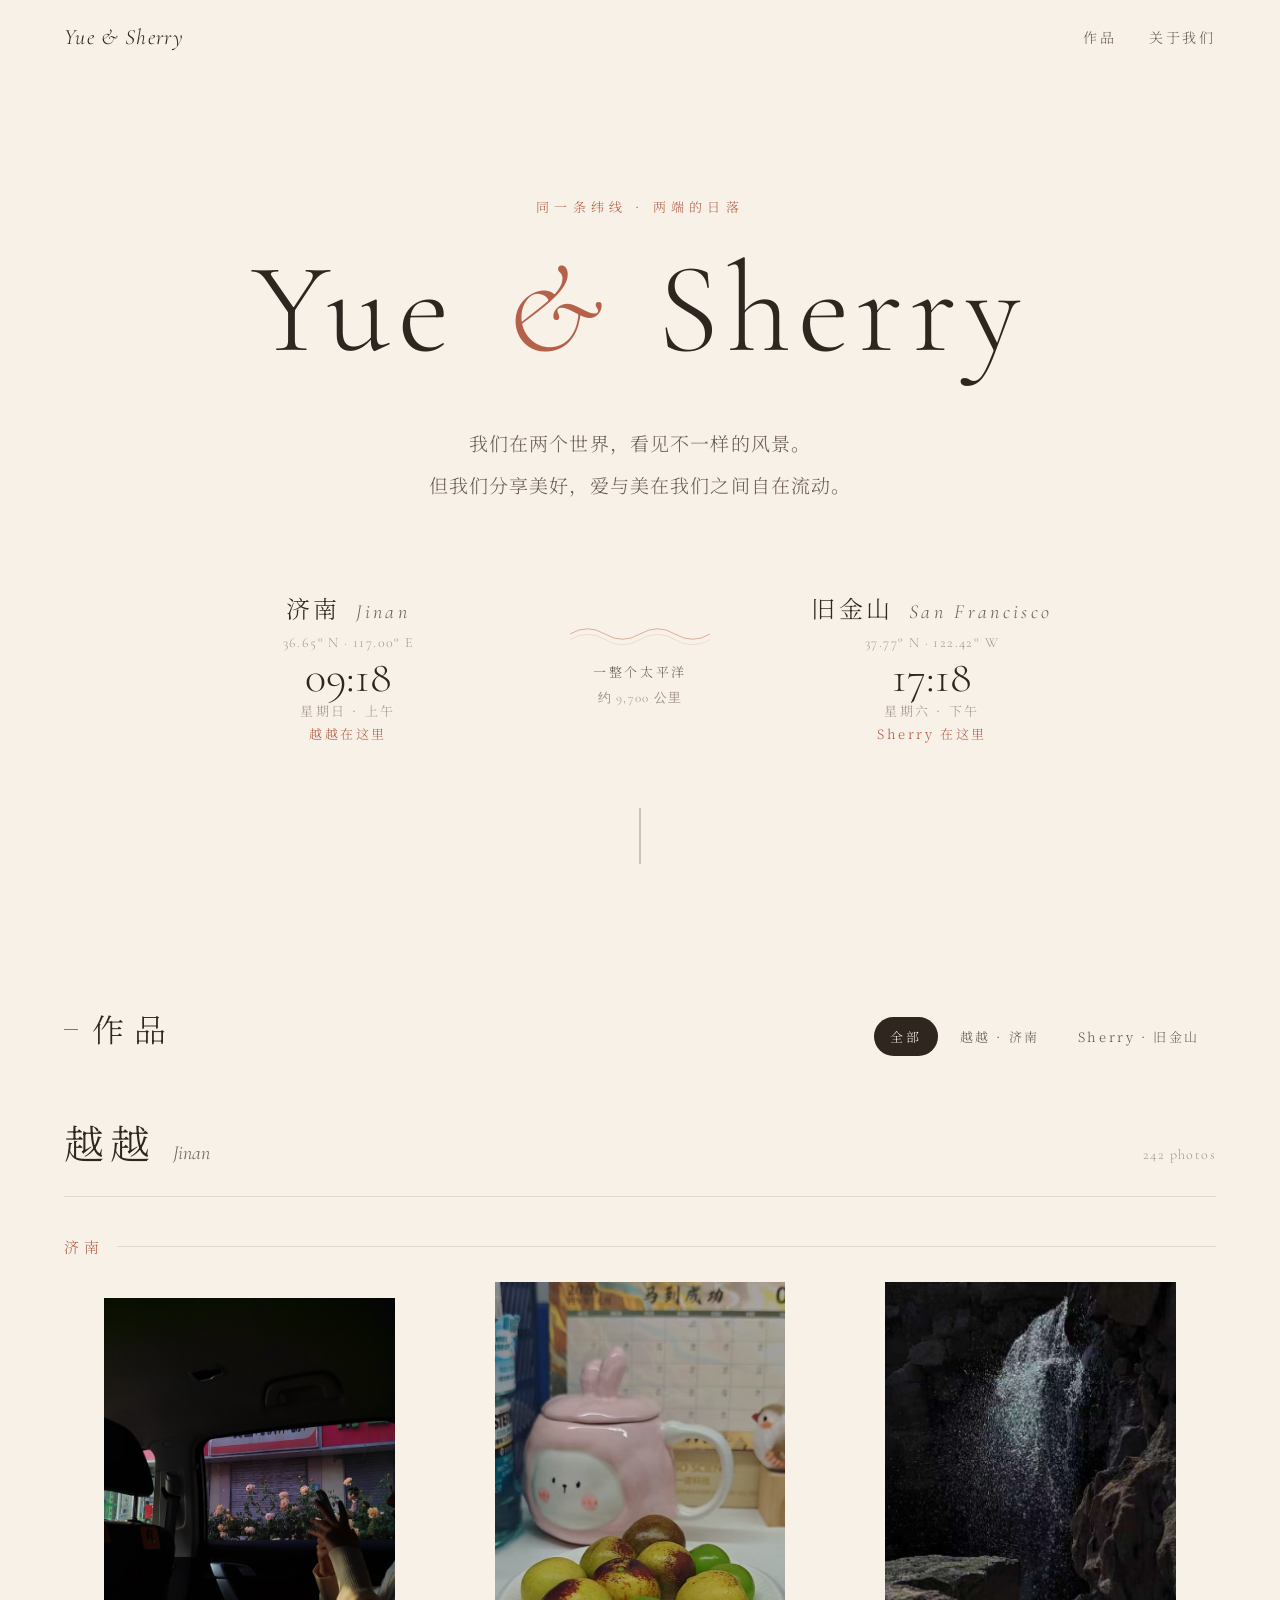
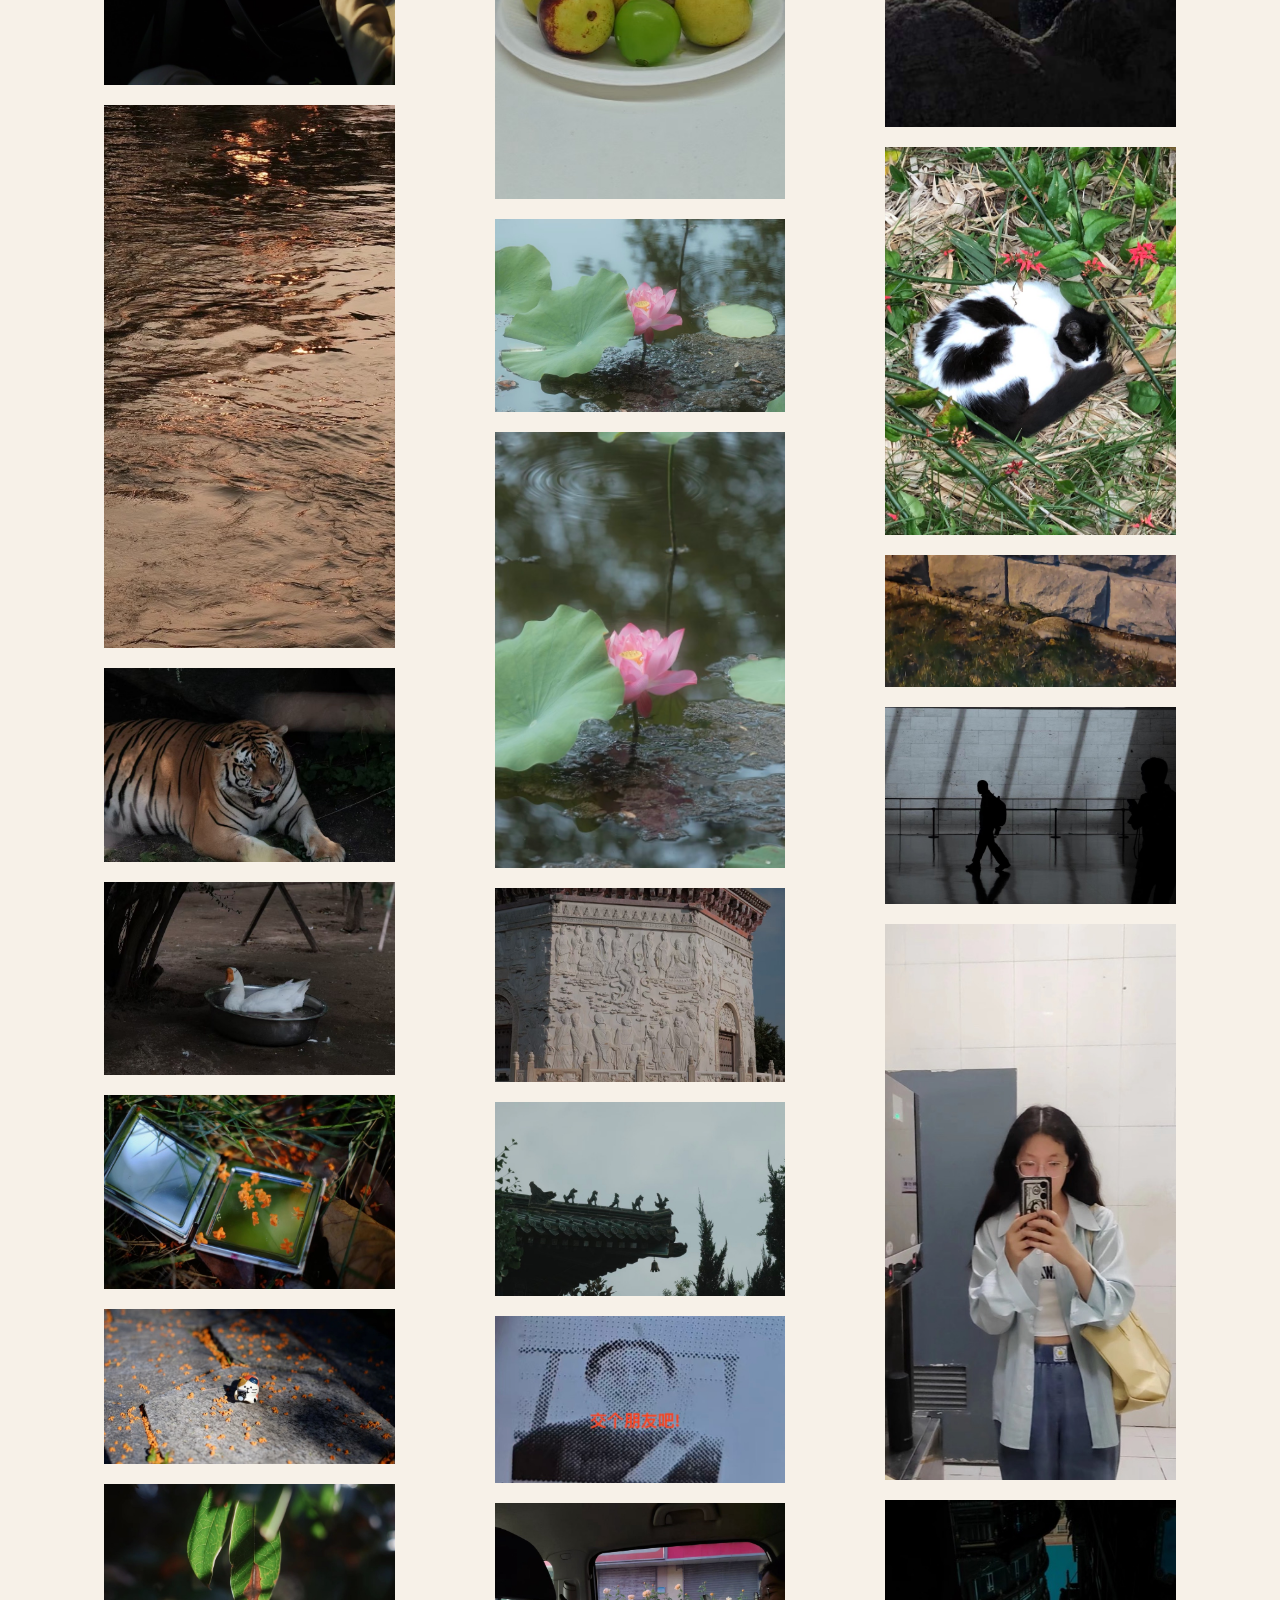
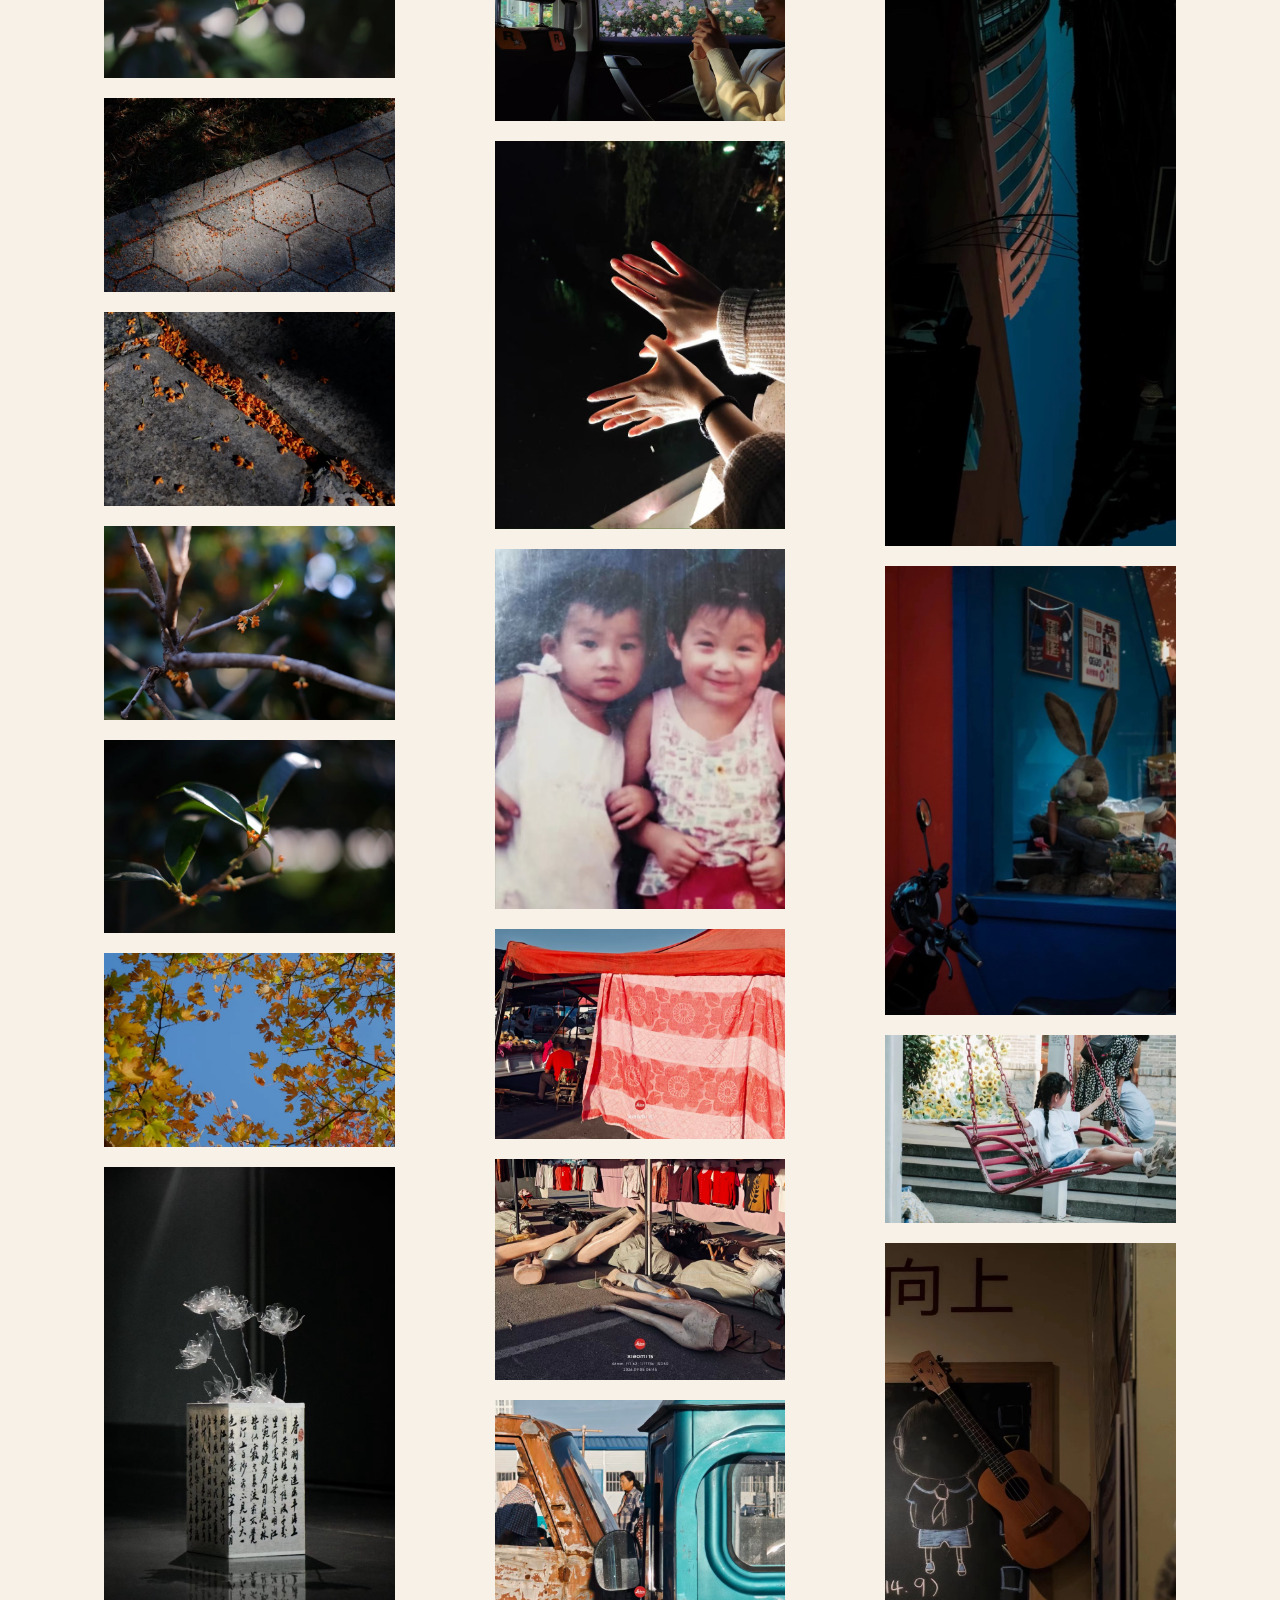
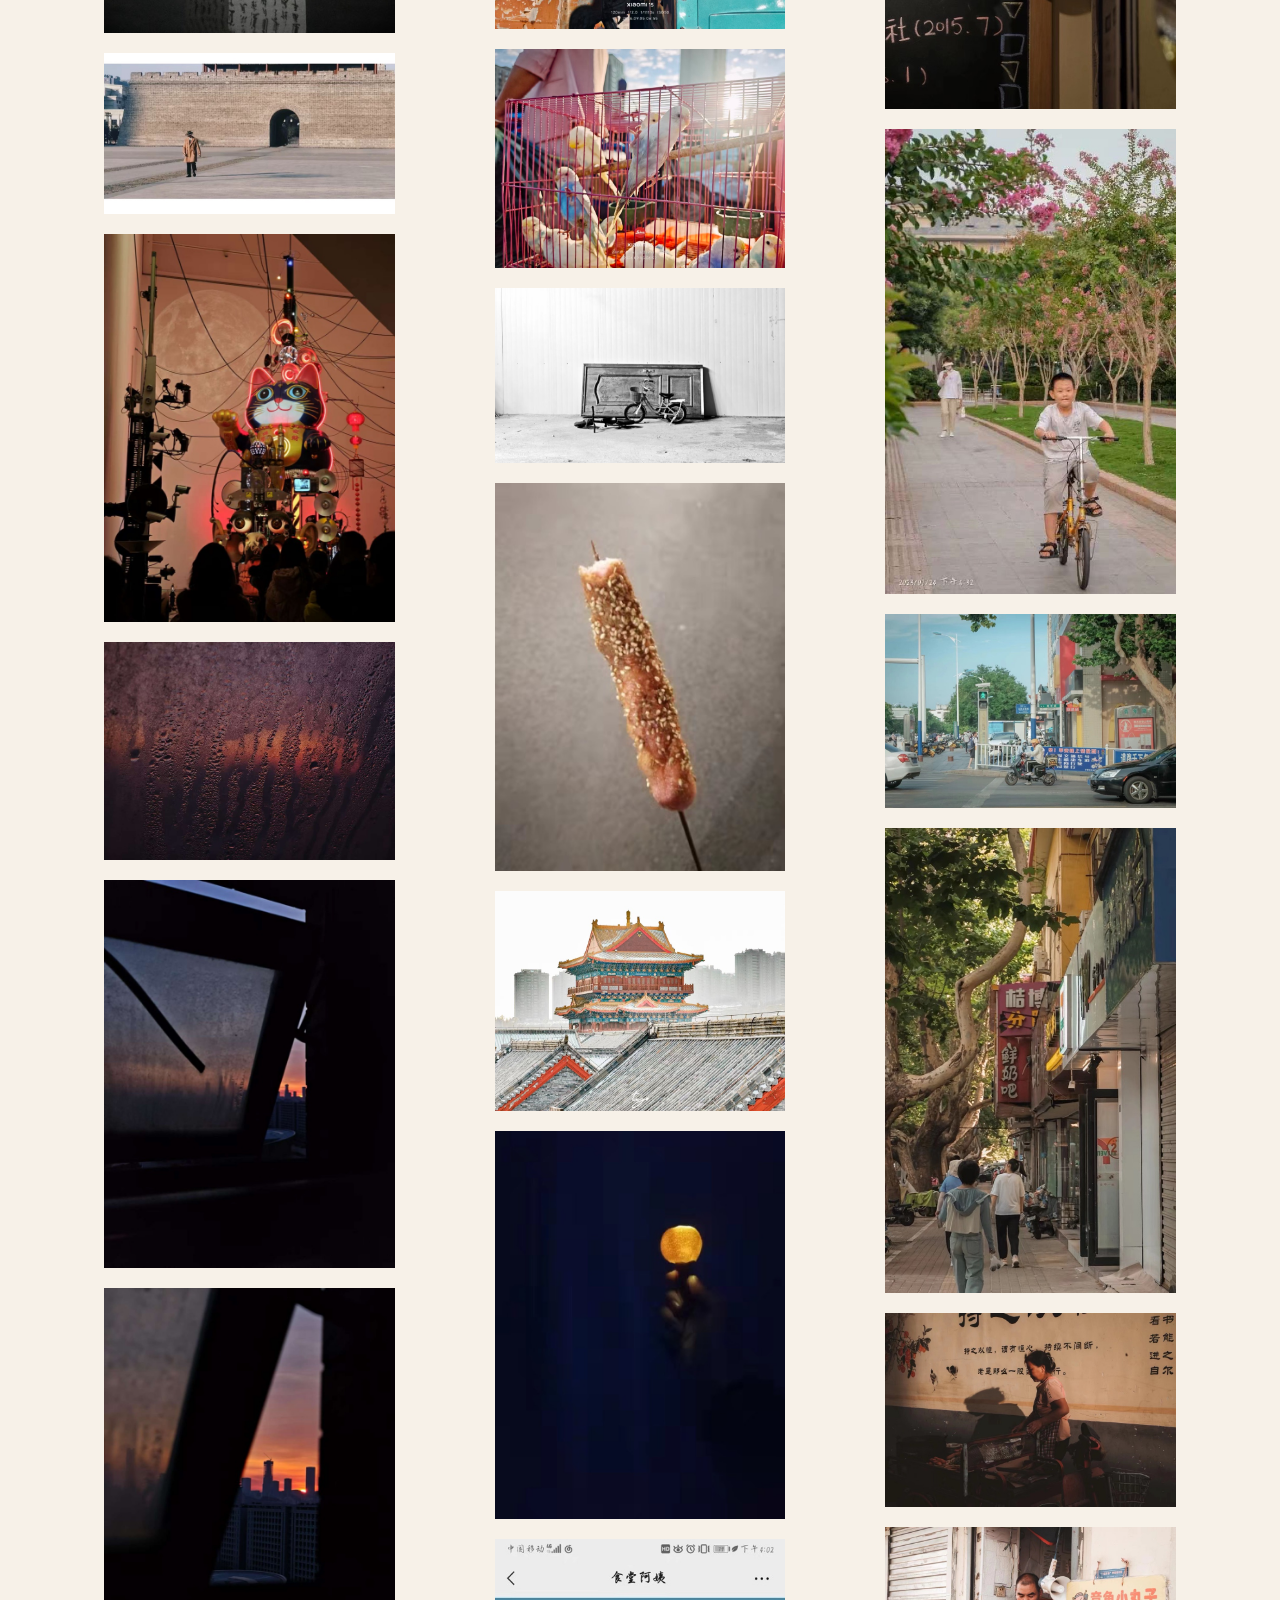
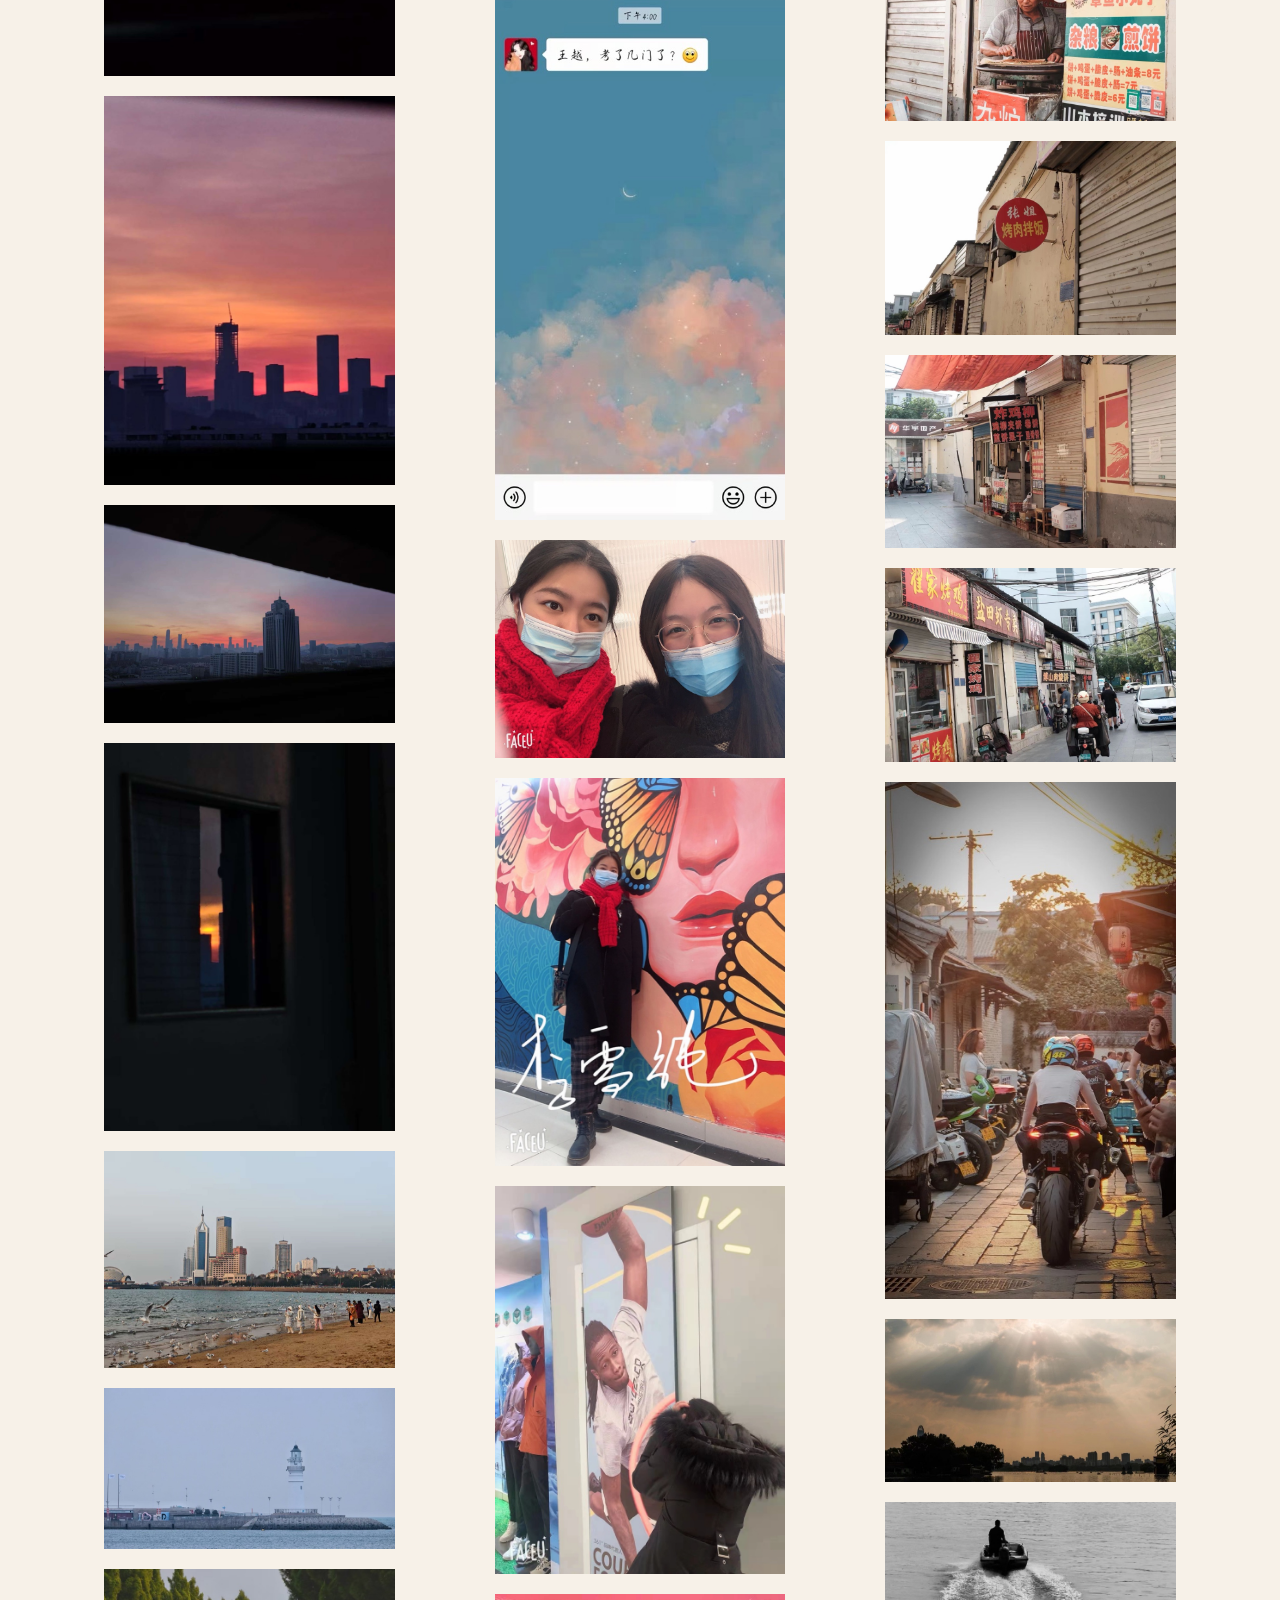
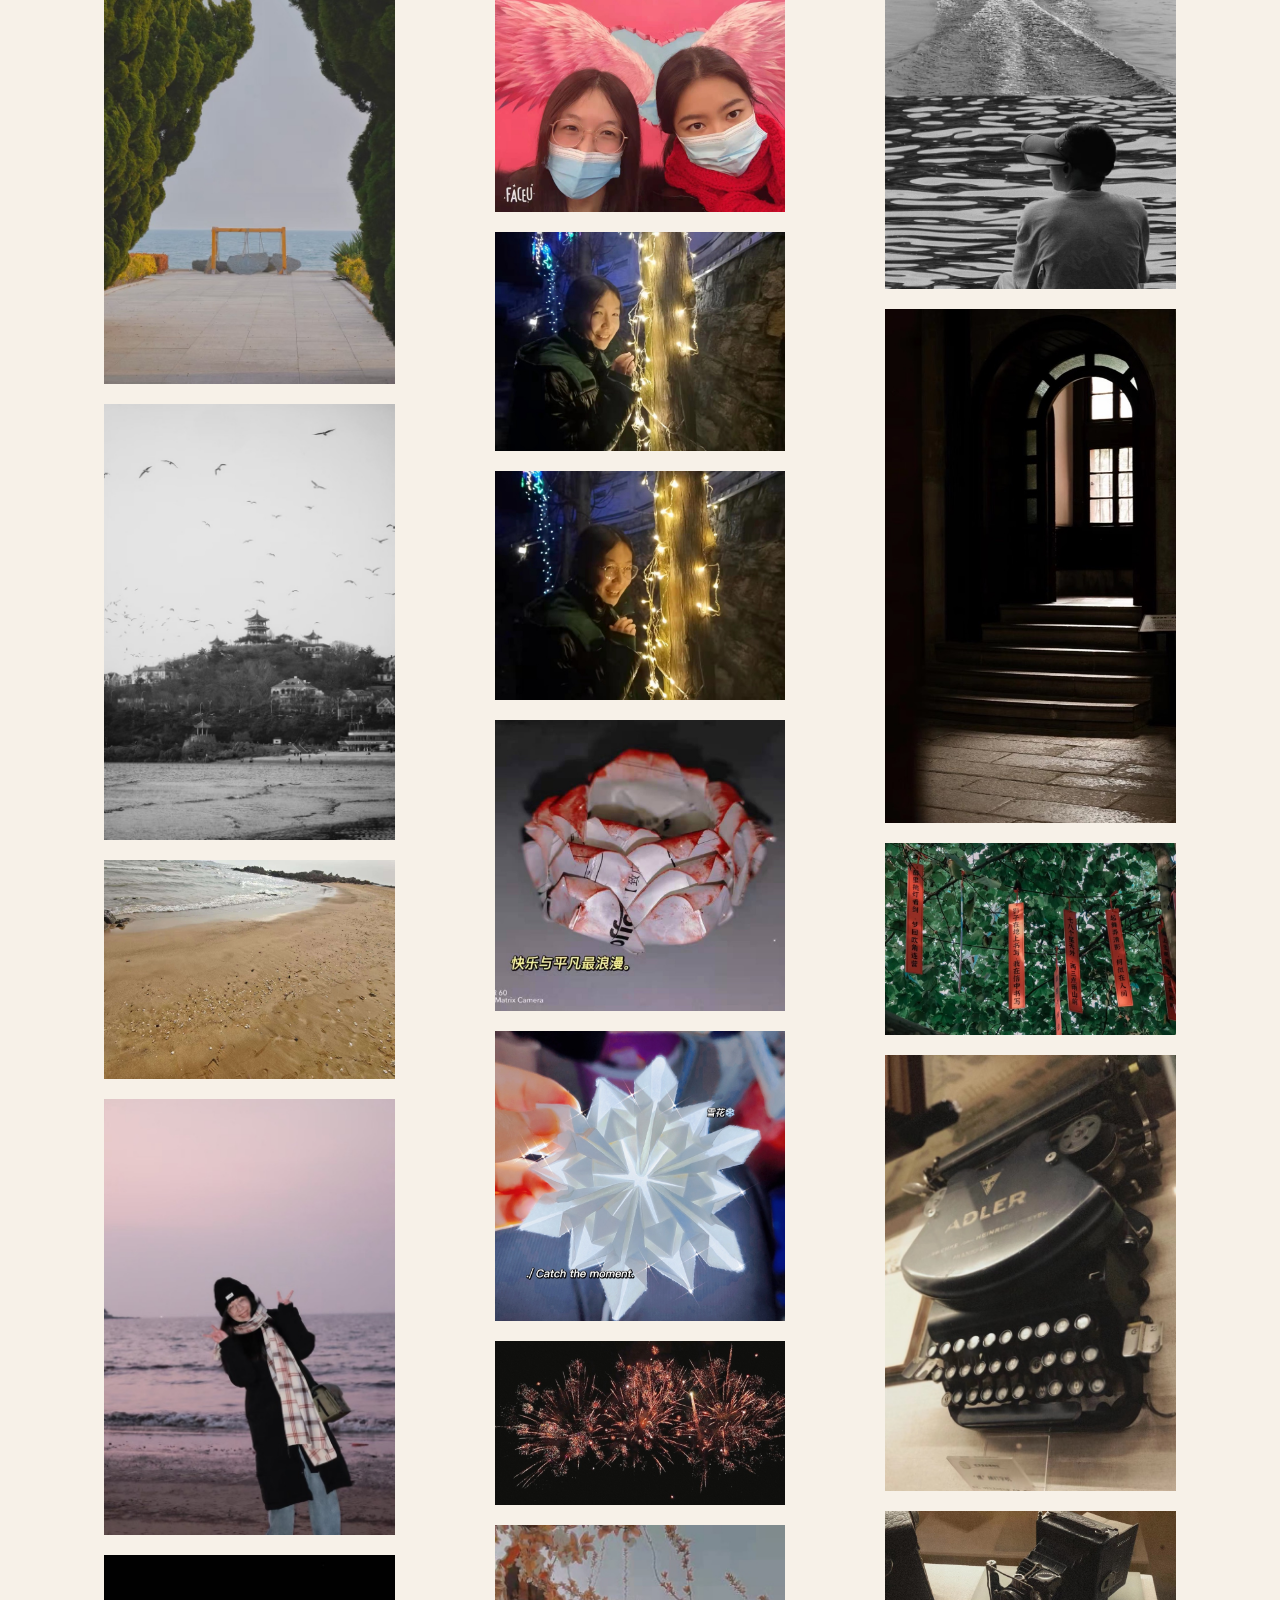
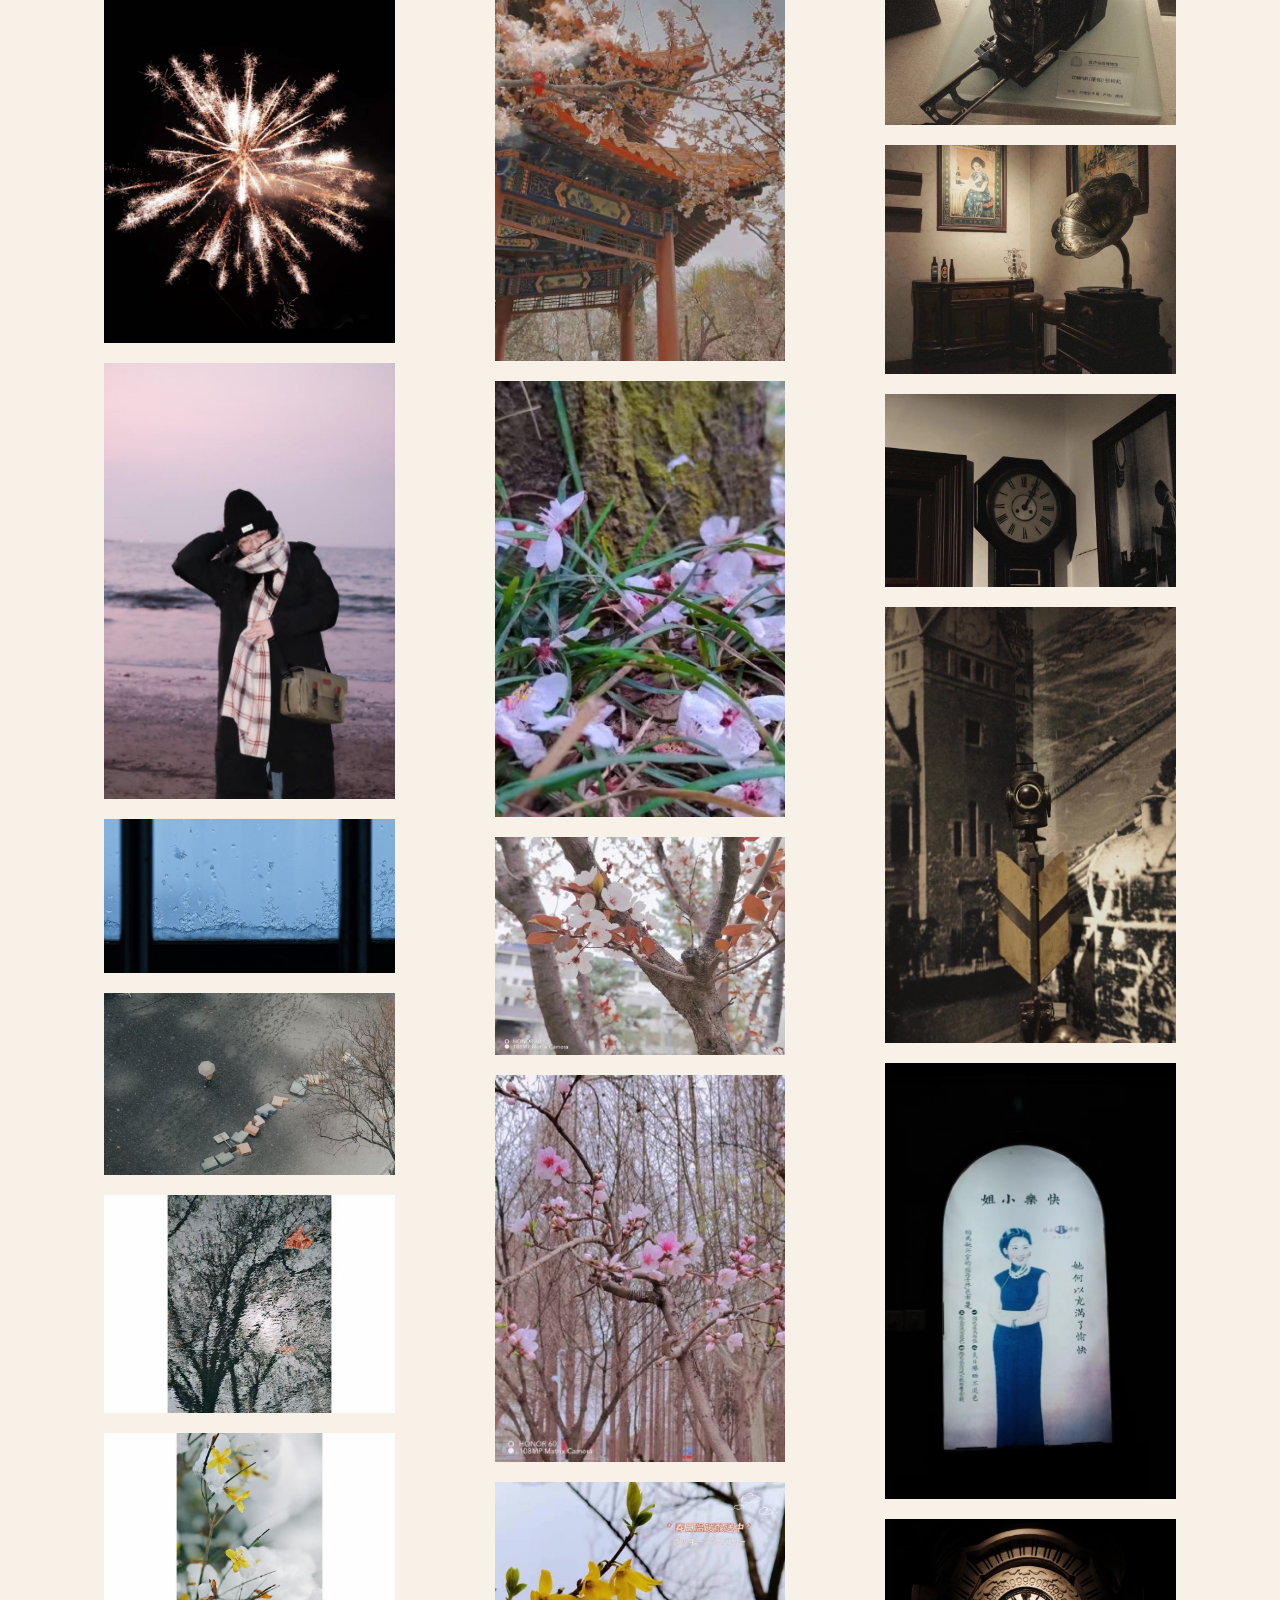
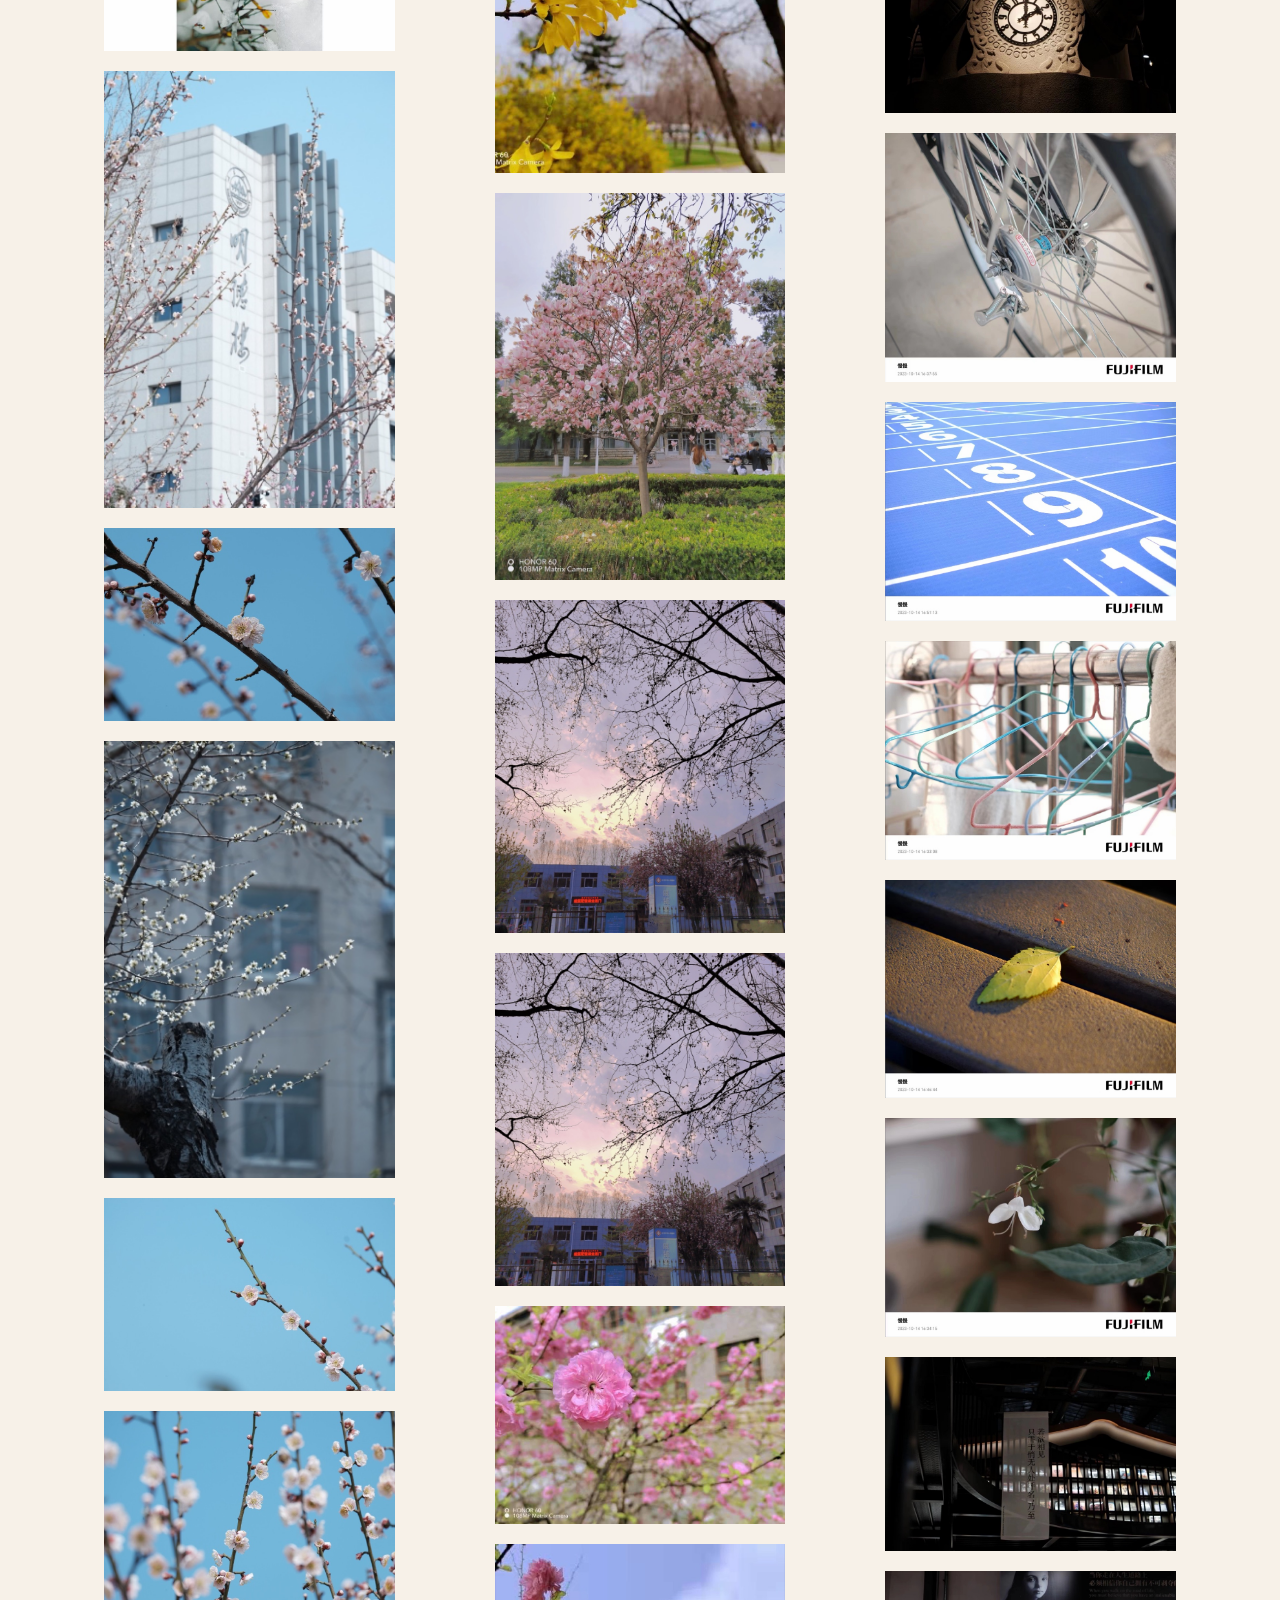
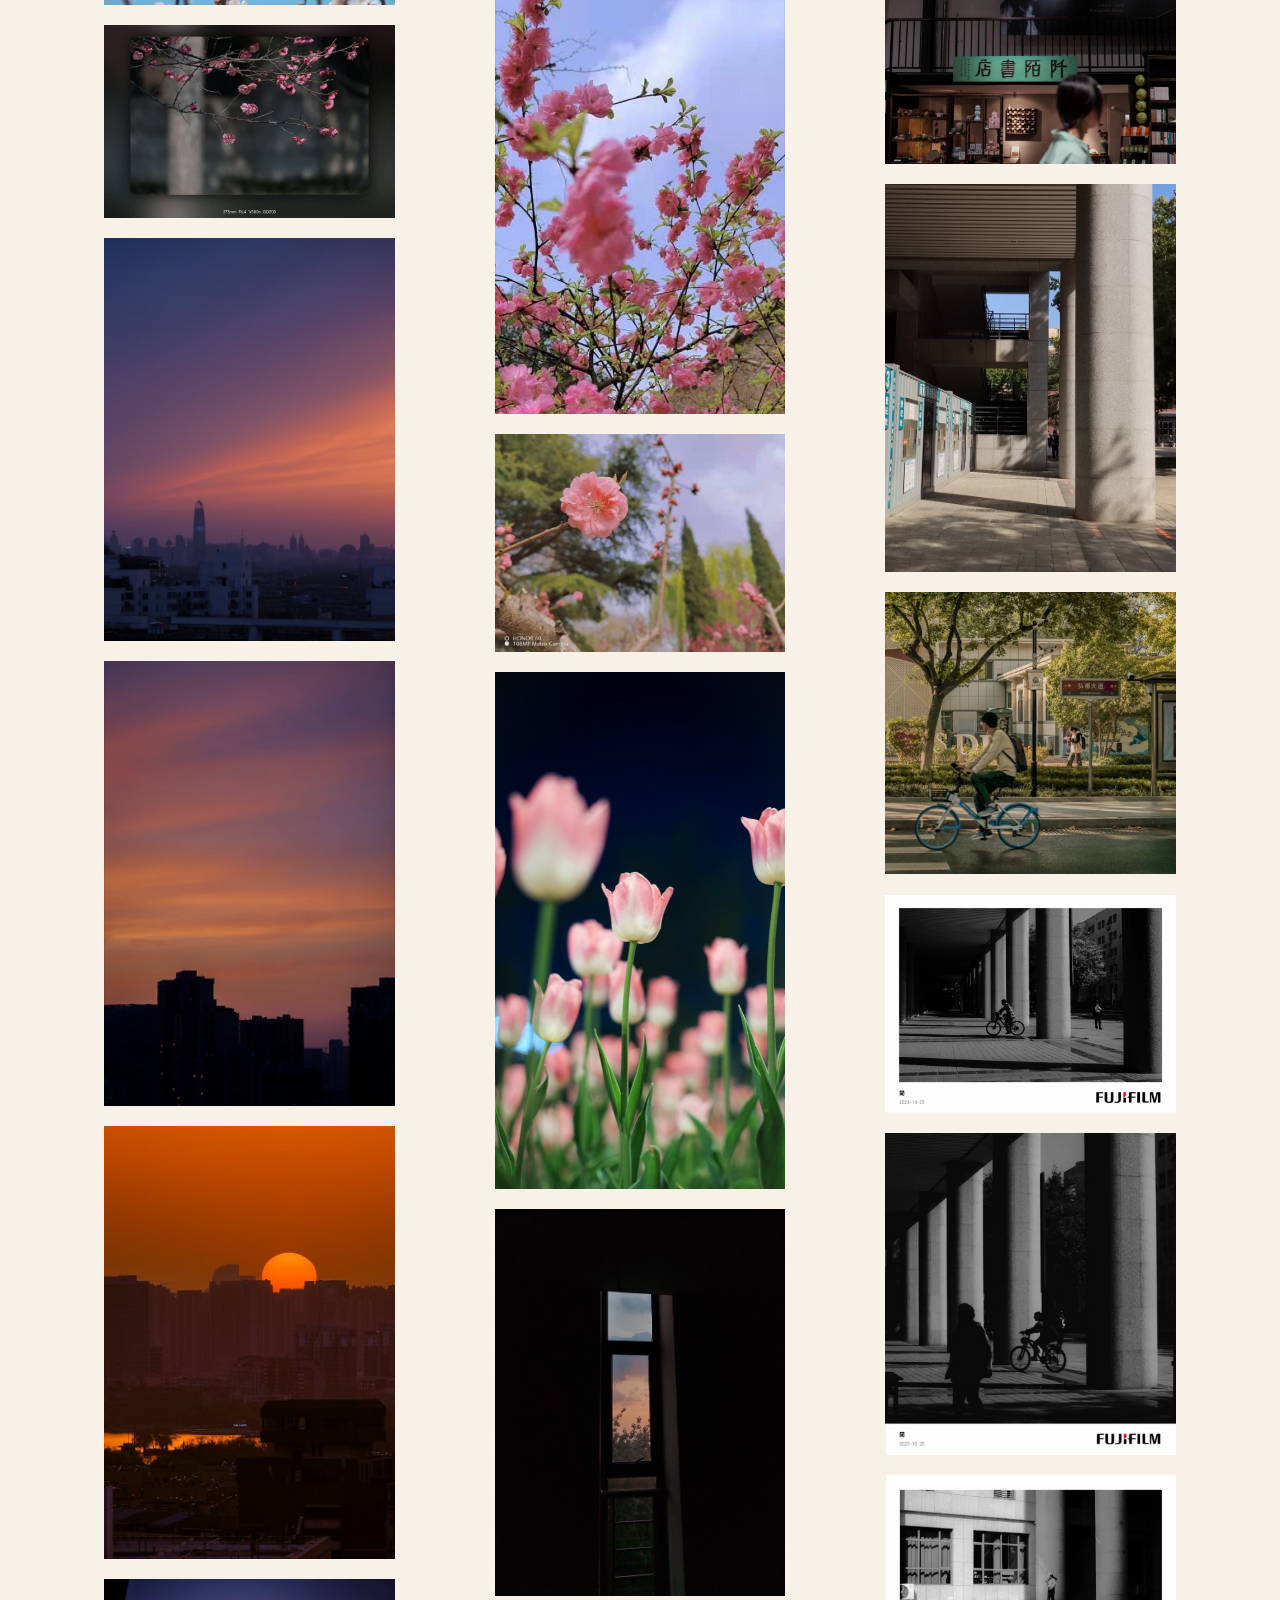
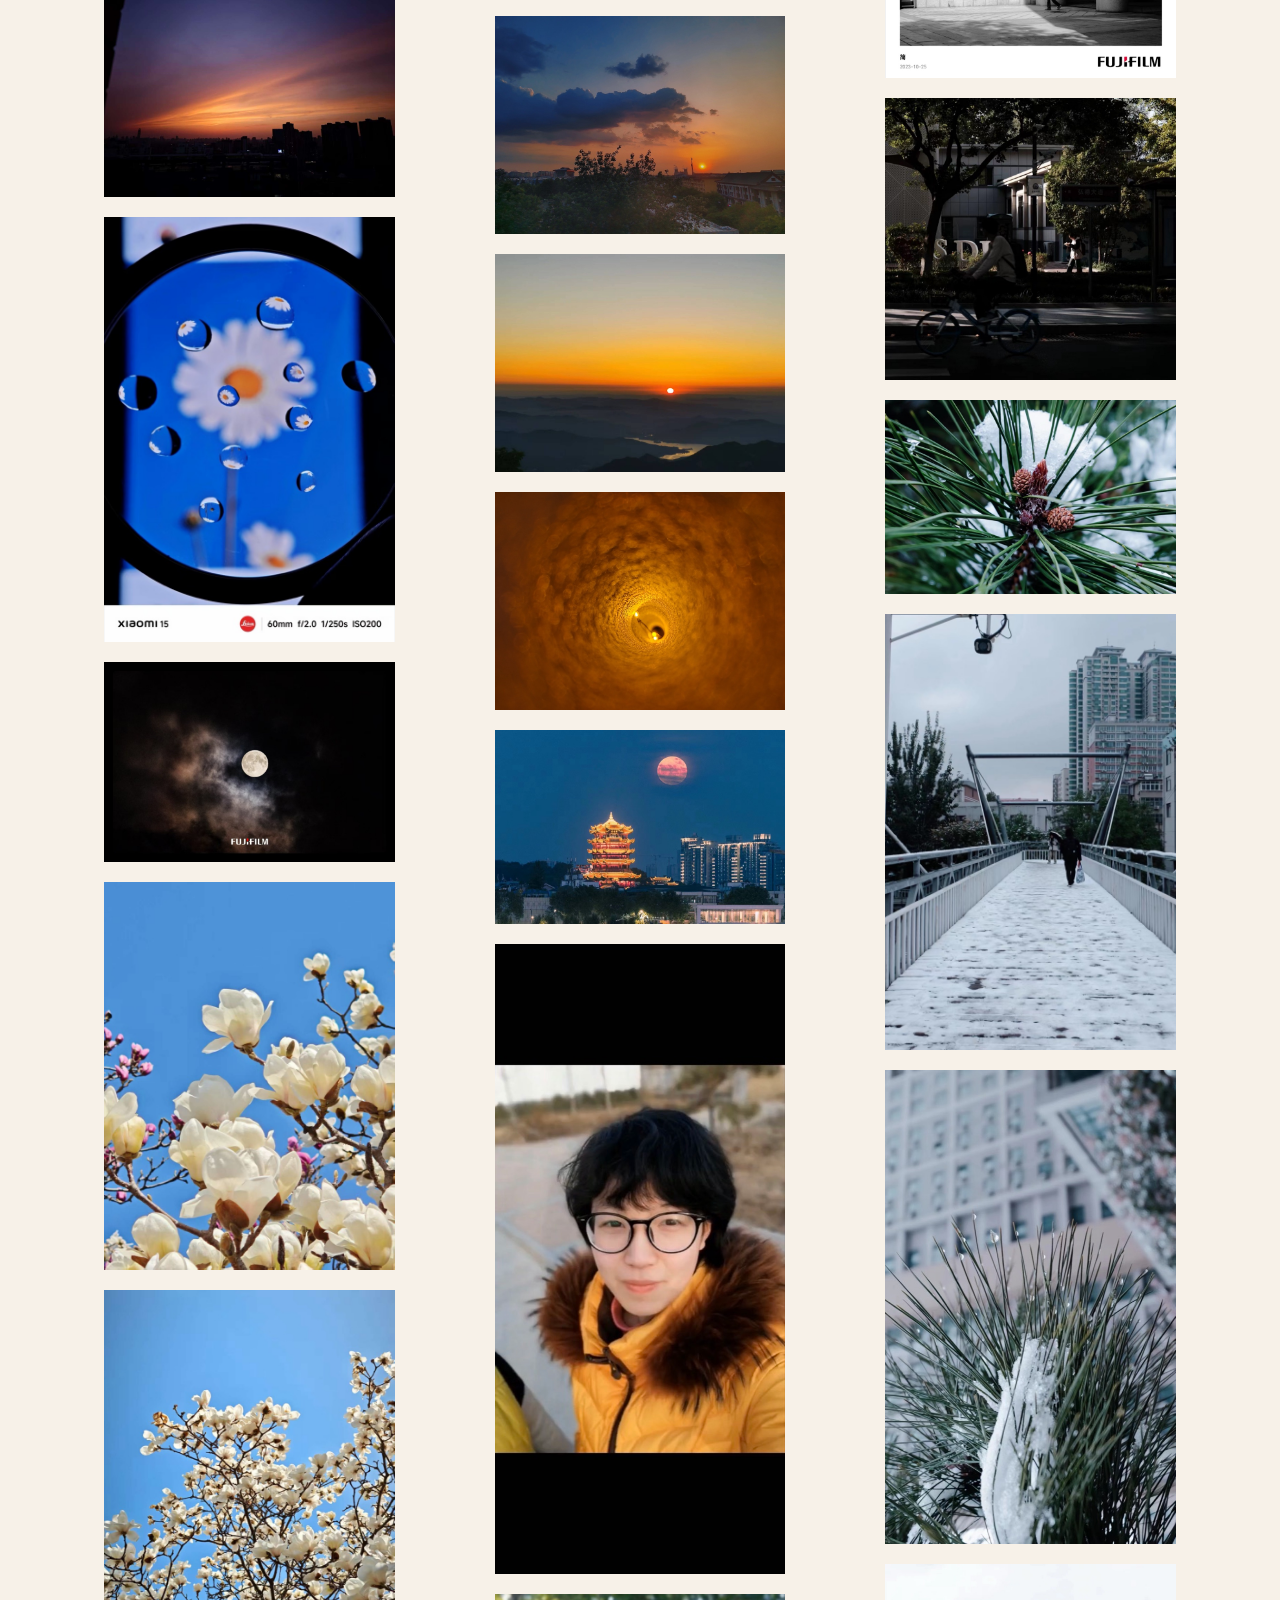
==== index.html @ b2327e75 "Yue & Sherry 摄影网站：首页、作品画廊、管理面板 Co-Authored-By: Claude Fable 5.1 <noreply@anthropic.com>" ====
<!DOCTYPE html>
<html lang="zh-CN">
<head>
<meta charset="UTF-8">
<meta name="viewport" content="width=device-width, initial-scale=1.0">
<title>Yue &amp; Sherry</title>
<meta name="description" content="越越在济南，Sherry 在旧金山。我们在两个世界，看见不一样的风景，但爱与美在我们之间自在流动。">
<link rel="preconnect" href="https://fonts.googleapis.com">
<link href="https://fonts.googleapis.com/css2?family=Cormorant+Garamond:ital,wght@0,300;0,400;0,500;1,300;1,400&family=Noto+Serif+SC:wght@300;400;500&display=swap" rel="stylesheet">
<link rel="stylesheet" href="css/style.css">
</head>
<body>

<header class="site-header">
  <a class="brand" href="#top">Yue &amp; Sherry</a>
  <nav class="site-nav">
    <a href="#gallery">作品</a>
    <a href="#about">关于我们</a>
  </nav>
</header>

<main id="top">

  <!-- ===== 首页 ===== -->
  <section class="hero">
    <p class="hero-kicker">同一条纬线 · 两端的日落</p>
    <h1 class="hero-title">Yue <span class="amp">&amp;</span> Sherry</h1>
    <p class="hero-poem">
      我们在两个世界，看见不一样的风景。<br>
      但我们分享美好，爱与美在我们之间自在流动。
    </p>

    <div class="cities">
      <div class="city">
        <p class="city-name">济南 <span>Jinan</span></p>
        <p class="city-coord">36.65° N · 117.00° E</p>
        <p class="city-time" data-tz="Asia/Shanghai">--:--</p>
        <p class="city-day" data-tz-day="Asia/Shanghai"></p>
        <p class="city-who">越越在这里</p>
      </div>

      <div class="ocean">
        <svg viewBox="0 0 200 40" aria-hidden="true">
          <path d="M0 20 Q 25 5, 50 20 T 100 20 T 150 20 T 200 20" fill="none" stroke="currentColor" stroke-width="1.2"/>
          <path d="M0 28 Q 25 13, 50 28 T 100 28 T 150 28 T 200 28" fill="none" stroke="currentColor" stroke-width="0.8" opacity=".5"/>
        </svg>
        <p>一整个太平洋<br><span>约 9,700 公里</span></p>
      </div>

      <div class="city">
        <p class="city-name">旧金山 <span>San Francisco</span></p>
        <p class="city-coord">37.77° N · 122.42° W</p>
        <p class="city-time" data-tz="America/Los_Angeles">--:--</p>
        <p class="city-day" data-tz-day="America/Los_Angeles"></p>
        <p class="city-who">Sherry 在这里</p>
      </div>
    </div>

    <a class="scroll-hint" href="#gallery" aria-label="向下看作品">
      <span></span>
    </a>
  </section>

  <!-- ===== 作品 ===== -->
  <section class="gallery-section" id="gallery">
    <div class="section-head">
      <h2>作品</h2>
      <div class="filters" role="tablist">
        <button class="filter is-active" data-author="all">全部</button>
        <button class="filter" data-author="越越">越越 · 济南</button>
        <button class="filter" data-author="Sherry">Sherry · 旧金山</button>
      </div>
    </div>
    <div id="gallery-root" class="gallery-root"></div>
  </section>

  <!-- ===== 关于我们 ===== -->
  <section class="about" id="about">
    <div class="section-head"><h2>关于我们</h2></div>

    <p class="about-lede">
      我们是高中同学，到今天已经相识十多年。<br>
      现在我们一个在济南，一个在旧金山，<br>
      这里是我们眼中的世界。
    </p>

  </section>

</main>

<footer class="site-footer">
  <p>Yue &amp; Sherry</p>
  <p class="footer-note">济南 ↔ 旧金山</p>
</footer>

<!-- ===== 灯箱 ===== -->
<div class="lightbox" id="lightbox" aria-hidden="true">
  <button class="lb-close" aria-label="关闭">×</button>
  <button class="lb-prev" aria-label="上一张">‹</button>
  <button class="lb-next" aria-label="下一张">›</button>
  <figure>
    <img id="lb-img" src="" alt="">
    <figcaption>
      <p class="lb-title" id="lb-title"></p>
      <p class="lb-meta" id="lb-meta"></p>
      <p class="lb-note" id="lb-note"></p>
    </figcaption>
  </figure>
</div>

<script src="js/photos.js"></script>
<script src="js/main.js"></script>
</body>
</html>
---- css/style.css ----
/* ========== 变量 ========== */
:root {
  --cream: #f7f1e8;
  --cream-deep: #efe6d8;
  --ink: #2f2620;
  --ink-soft: #6b5d52;
  --ink-faint: #a3948a;
  --accent: #b5614a;      /* 赭红 */
  --accent-soft: #d9a08b;
  --line: rgba(47, 38, 32, .12);

  --serif-cn: "Noto Serif SC", "Songti SC", "STSong", "SimSun", serif;
  --serif-en: "Cormorant Garamond", "Didot", "Georgia", serif;

  --max: 1280px;
  --gutter: clamp(20px, 5vw, 72px);
}

* { box-sizing: border-box; }
html { scroll-behavior: smooth; }
body {
  margin: 0;
  background: var(--cream);
  color: var(--ink);
  font-family: var(--serif-cn);
  font-weight: 300;
  line-height: 1.8;
  -webkit-font-smoothing: antialiased;
}
a { color: inherit; text-decoration: none; }
img { display: block; max-width: 100%; }
button { font: inherit; color: inherit; background: none; border: 0; cursor: pointer; }

/* ========== 顶栏 ========== */
.site-header {
  position: fixed; inset: 0 0 auto 0; z-index: 10;
  display: flex; justify-content: space-between; align-items: center;
  padding: 18px var(--gutter);
  background: linear-gradient(var(--cream) 60%, transparent);
  mix-blend-mode: normal;
}
.brand { font-family: var(--serif-en); font-style: italic; font-size: 22px; letter-spacing: .06em; }
.site-nav a { margin-left: 28px; font-size: 14px; letter-spacing: .2em; color: var(--ink-soft); transition: color .2s; }
.site-nav a:hover { color: var(--accent); }

/* ========== 首页 ========== */
.hero {
  min-height: 100vh;
  display: flex; flex-direction: column; justify-content: center; align-items: center;
  text-align: center;
  padding: 120px var(--gutter) 80px;
  position: relative;
}
.hero-kicker {
  font-size: 13px; letter-spacing: .4em; color: var(--accent); margin: 0 0 28px;
}
.hero-title {
  font-family: var(--serif-en); font-weight: 300;
  font-size: clamp(56px, 10vw, 128px);
  letter-spacing: .06em; line-height: 1; margin: 0;
}
.hero-title .amp { font-style: italic; color: var(--accent); margin: 0 .08em; }
.hero-poem {
  margin: 48px 0 0; font-size: clamp(16px, 1.6vw, 19px); color: var(--ink-soft);
  letter-spacing: .06em; line-height: 2.2;
}

.cities {
  display: grid; grid-template-columns: 1fr auto 1fr; gap: clamp(24px, 5vw, 80px);
  align-items: center; margin-top: 80px; width: 100%; max-width: 900px;
}
.city p { margin: 0; }
.city-name { font-size: 24px; letter-spacing: .14em; }
.city-name span { font-family: var(--serif-en); font-style: italic; font-size: 20px; color: var(--ink-soft); margin-left: 6px; }
.city-coord { font-family: var(--serif-en); font-size: 14px; letter-spacing: .1em; color: var(--ink-faint); margin-top: 6px; }
.city-time { font-family: var(--serif-en); font-size: 44px; font-weight: 300; margin-top: 14px; line-height: 1; }
.city-day { font-size: 13px; letter-spacing: .2em; color: var(--ink-faint); margin-top: 8px; }
.city-who { font-size: 13px; letter-spacing: .2em; color: var(--accent); margin-top: 16px; }

.ocean { color: var(--accent-soft); text-align: center; }
.ocean svg { width: 140px; height: auto; display: block; margin: 0 auto 12px; }
.ocean p { margin: 0; font-size: 13px; letter-spacing: .2em; color: var(--ink-soft); line-height: 1.9; }
.ocean p span { font-family: var(--serif-en); letter-spacing: .1em; color: var(--ink-faint); }

.scroll-hint { position: absolute; bottom: 36px; left: 50%; transform: translateX(-50%); }
.scroll-hint span {
  display: block; width: 1px; height: 56px; background: var(--ink-faint);
  animation: drift 2.4s ease-in-out infinite;
}
@keyframes drift { 0%, 100% { transform: scaleY(.4); transform-origin: top; opacity: .3 } 50% { transform: scaleY(1); opacity: 1 } }

/* ========== 通用标题 ========== */
.section-head {
  display: flex; justify-content: space-between; align-items: baseline; flex-wrap: wrap; gap: 20px;
  max-width: var(--max); margin: 0 auto 48px; padding: 0 var(--gutter);
}
.section-head h2 {
  font-weight: 300; font-size: 32px; letter-spacing: .3em; margin: 0;
  position: relative; padding-left: 28px;
}
.section-head h2::before {
  content: ""; position: absolute; left: 0; top: 50%; width: 14px; height: 1px; background: var(--accent);
}

/* ========== 作品 ========== */
.gallery-section { padding: 100px 0 40px; }
.filters { display: flex; gap: 6px; }
.filter {
  padding: 8px 16px; font-size: 13px; letter-spacing: .2em; color: var(--ink-soft);
  border-radius: 999px; transition: all .2s;
}
.filter:hover { color: var(--ink); }
.filter.is-active { background: var(--ink); color: var(--cream); }

.gallery-root { max-width: var(--max); margin: 0 auto; padding: 0 var(--gutter); }

.author-block { margin-bottom: 96px; }
.author-head {
  display: flex; align-items: baseline; gap: 18px; margin-bottom: 36px;
  padding-bottom: 18px; border-bottom: 1px solid var(--line);
}
.author-head h3 { font-weight: 300; font-size: 40px; letter-spacing: .14em; margin: 0; }
.author-head .author-city { font-family: var(--serif-en); font-style: italic; font-size: 20px; color: var(--ink-soft); }
.author-head .author-count { margin-left: auto; font-family: var(--serif-en); font-size: 14px; letter-spacing: .1em; color: var(--ink-faint); }

.place-block { margin-bottom: 56px; }
.place-head {
  font-size: 15px; letter-spacing: .3em; color: var(--accent); margin: 0 0 22px;
  display: flex; align-items: center; gap: 14px;
}
.place-head::after { content: ""; flex: 1; height: 1px; background: var(--line); }

.grid { columns: 3 300px; column-gap: 20px; }
.card {
  break-inside: avoid; margin-bottom: 20px; cursor: zoom-in;
  position: relative; overflow: hidden; background: var(--cream-deep);
}
.card img {
  width: 100%; height: auto; transition: transform .8s cubic-bezier(.2,.7,.2,1), filter .4s;
}
.card:hover img { transform: scale(1.025); }
.card figcaption {
  position: absolute; inset: auto 0 0 0; padding: 36px 18px 16px;
  background: linear-gradient(transparent, rgba(47,38,32,.55));
  color: var(--cream); opacity: 0; transition: opacity .35s;
}
.card:hover figcaption { opacity: 1; }
.card figcaption p { margin: 0; line-height: 1.6; }
.card .card-title { font-size: 15px; letter-spacing: .08em; }
.card .card-meta { font-family: var(--serif-en); font-size: 13px; letter-spacing: .08em; opacity: .85; }

.empty-hint {
  text-align: center; padding: 80px 20px; color: var(--ink-faint); font-size: 14px; letter-spacing: .1em; line-height: 2.2;
  border: 1px dashed var(--line);
}
.empty-hint code { font-family: ui-monospace, Menlo, monospace; font-size: 13px; color: var(--ink-soft); }

/* ========== 关于我们 ========== */
.about { padding: 100px 0 120px; background: var(--cream-deep); }
.about-lede {
  max-width: 720px; margin: 0 auto; padding: 0 var(--gutter);
  text-align: center; font-size: 17px; letter-spacing: .06em; line-height: 2.3; color: var(--ink-soft);
}
.people {
  max-width: 1000px; margin: 0 auto; padding: 0 var(--gutter);
  display: grid; grid-template-columns: repeat(auto-fit, minmax(300px, 1fr)); gap: 64px;
}
.person h3 { font-weight: 300; font-size: 26px; letter-spacing: .14em; margin: 26px 0 10px; }
.person h3 span { display: block; font-family: var(--serif-en); font-style: italic; font-size: 16px; letter-spacing: .1em; color: var(--ink-faint); margin-top: 4px; }
.person p { margin: 0; color: var(--ink-soft); font-size: 15px; letter-spacing: .04em; }
.person-photo {
  aspect-ratio: 4 / 5; width: 100%; max-width: 320px; background: var(--cream); object-fit: cover;
}
.placeholder-portrait { display: grid; place-items: center; position: relative; }
.placeholder-portrait::after {
  content: attr(data-initial);
  font-family: var(--serif-en); font-style: italic; font-size: 96px; font-weight: 300; color: var(--accent-soft);
}

/* ========== 页脚 ========== */
.site-footer { text-align: center; padding: 56px var(--gutter); font-size: 14px; letter-spacing: .2em; color: var(--ink-faint); }
.site-footer p { margin: 0; }
.footer-note { margin-top: 8px !important; font-size: 12px; }

/* ========== 灯箱 ========== */
.lightbox {
  position: fixed; inset: 0; z-index: 50;
  background: rgba(31, 24, 20, .96);
  display: flex; align-items: center; justify-content: center;
  opacity: 0; pointer-events: none; transition: opacity .3s;
}
.lightbox.is-open { opacity: 1; pointer-events: auto; }
.lightbox figure { margin: 0; max-width: min(1400px, 92vw); max-height: 90vh; display: flex; flex-direction: column; align-items: center; }
.lightbox img { max-width: 100%; max-height: 76vh; object-fit: contain; box-shadow: 0 30px 80px rgba(0,0,0,.5); }
.lightbox figcaption { color: var(--cream); text-align: center; margin-top: 22px; }
.lightbox figcaption p { margin: 0; }
.lb-title { font-size: 17px; letter-spacing: .14em; }
.lb-meta { font-family: var(--serif-en); font-size: 14px; letter-spacing: .1em; opacity: .7; margin-top: 4px !important; }
.lb-note { font-size: 14px; opacity: .75; margin-top: 10px !important; max-width: 560px; line-height: 1.9; }
.lb-close, .lb-prev, .lb-next {
  position: absolute; color: var(--cream); font-family: var(--serif-en); font-weight: 300;
  opacity: .6; transition: opacity .2s; line-height: 1; padding: 12px;
}
.lb-close:hover, .lb-prev:hover, .lb-next:hover { opacity: 1; }
.lb-close { top: 20px; right: 28px; font-size: 40px; }
.lb-prev, .lb-next { top: 50%; transform: translateY(-50%); font-size: 64px; }
.lb-prev { left: 16px; } .lb-next { right: 16px; }

/* ========== 响应式 ========== */
@media (max-width: 720px) {
  .site-nav a { margin-left: 18px; }
  .cities { grid-template-columns: 1fr; gap: 36px; }
  .ocean svg { transform: rotate(90deg); width: 60px; }
  .city-time { font-size: 36px; }
  .author-head h3 { font-size: 30px; }
  .author-head .author-count { display: none; }
  .lb-prev, .lb-next { font-size: 44px; }
}
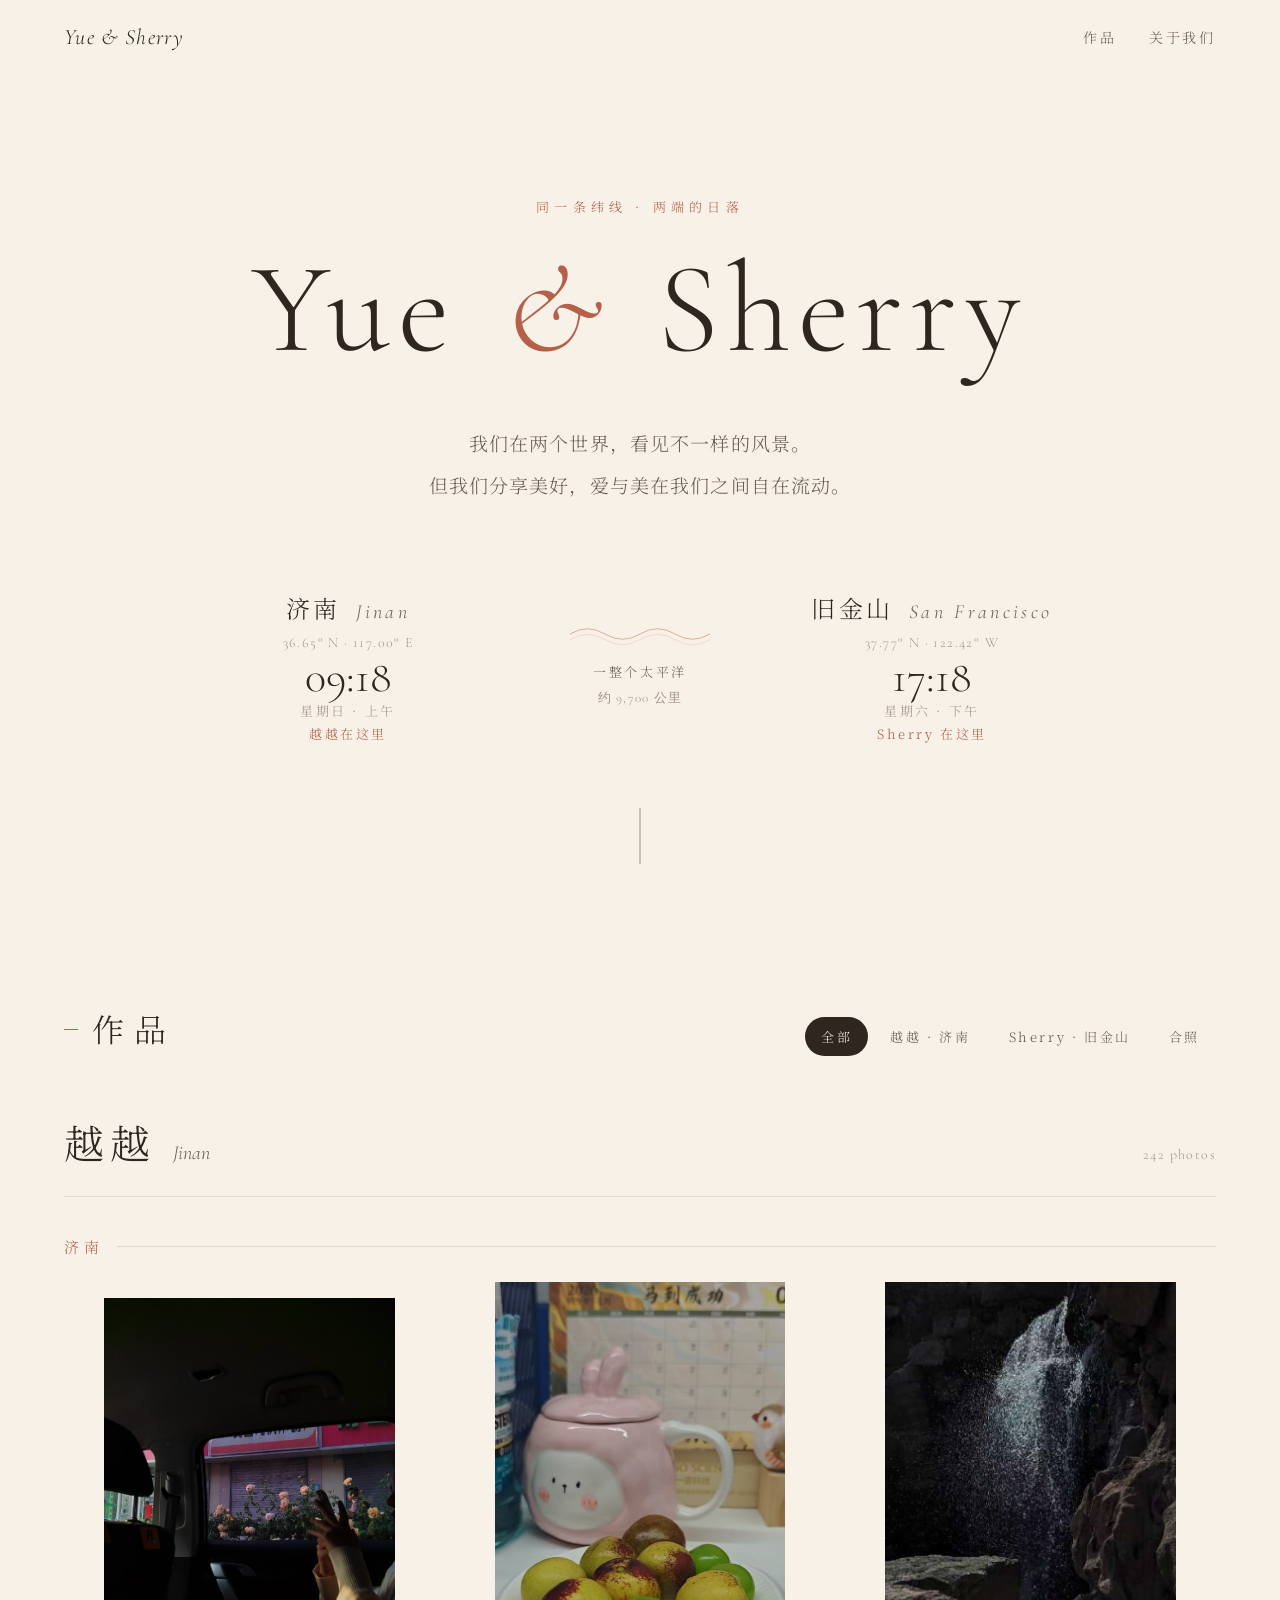
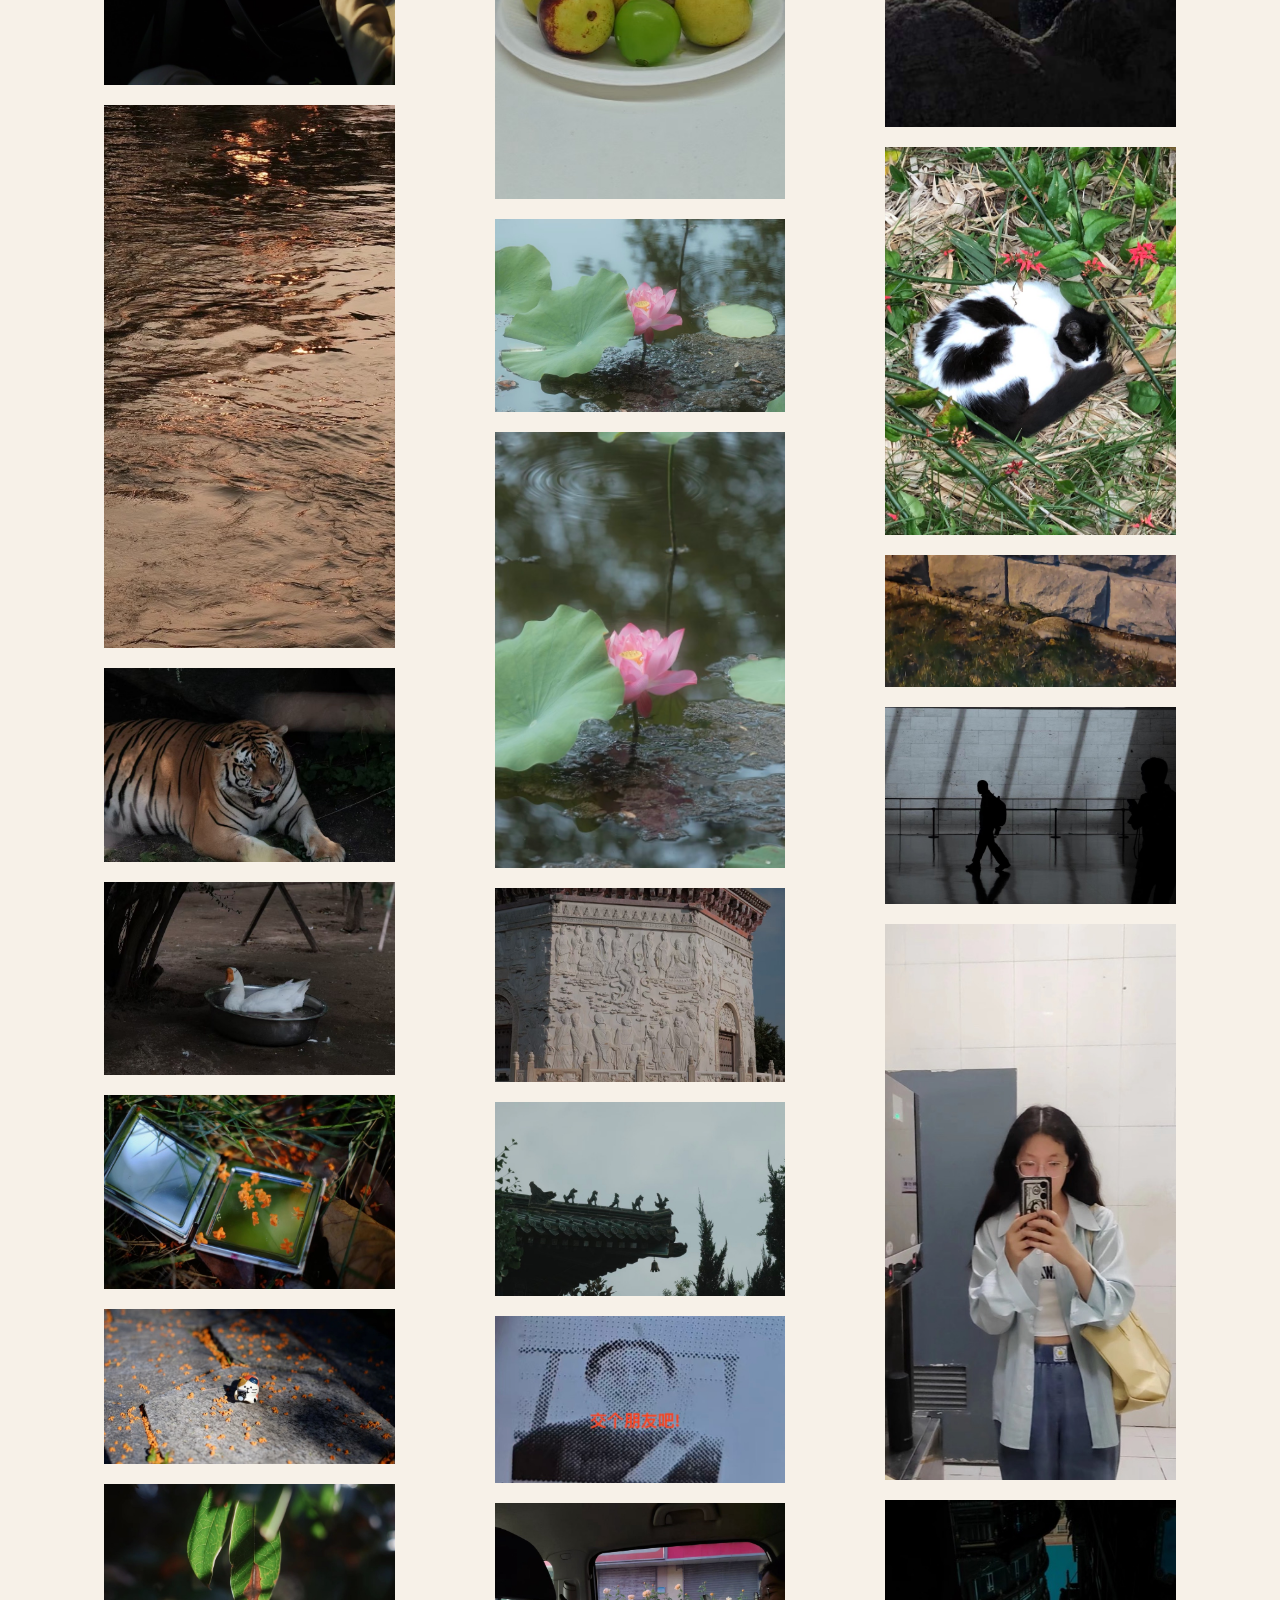
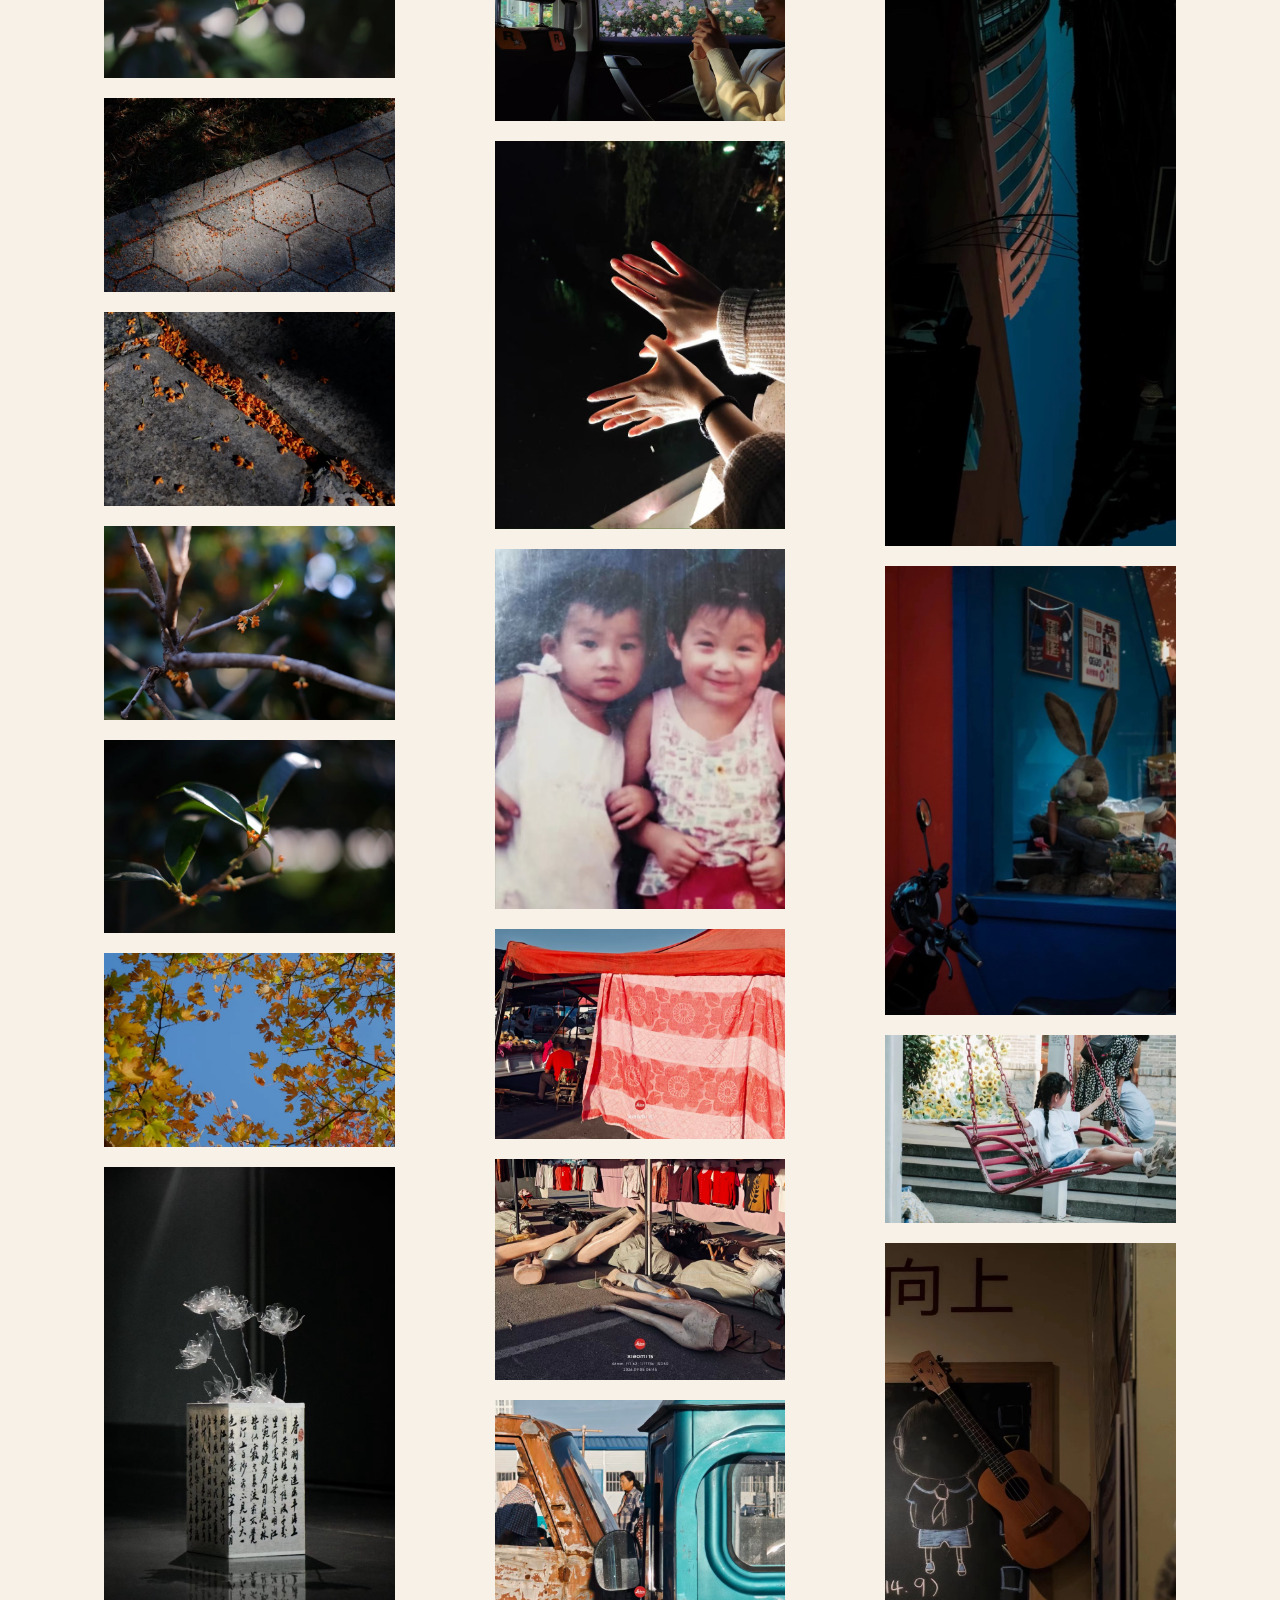
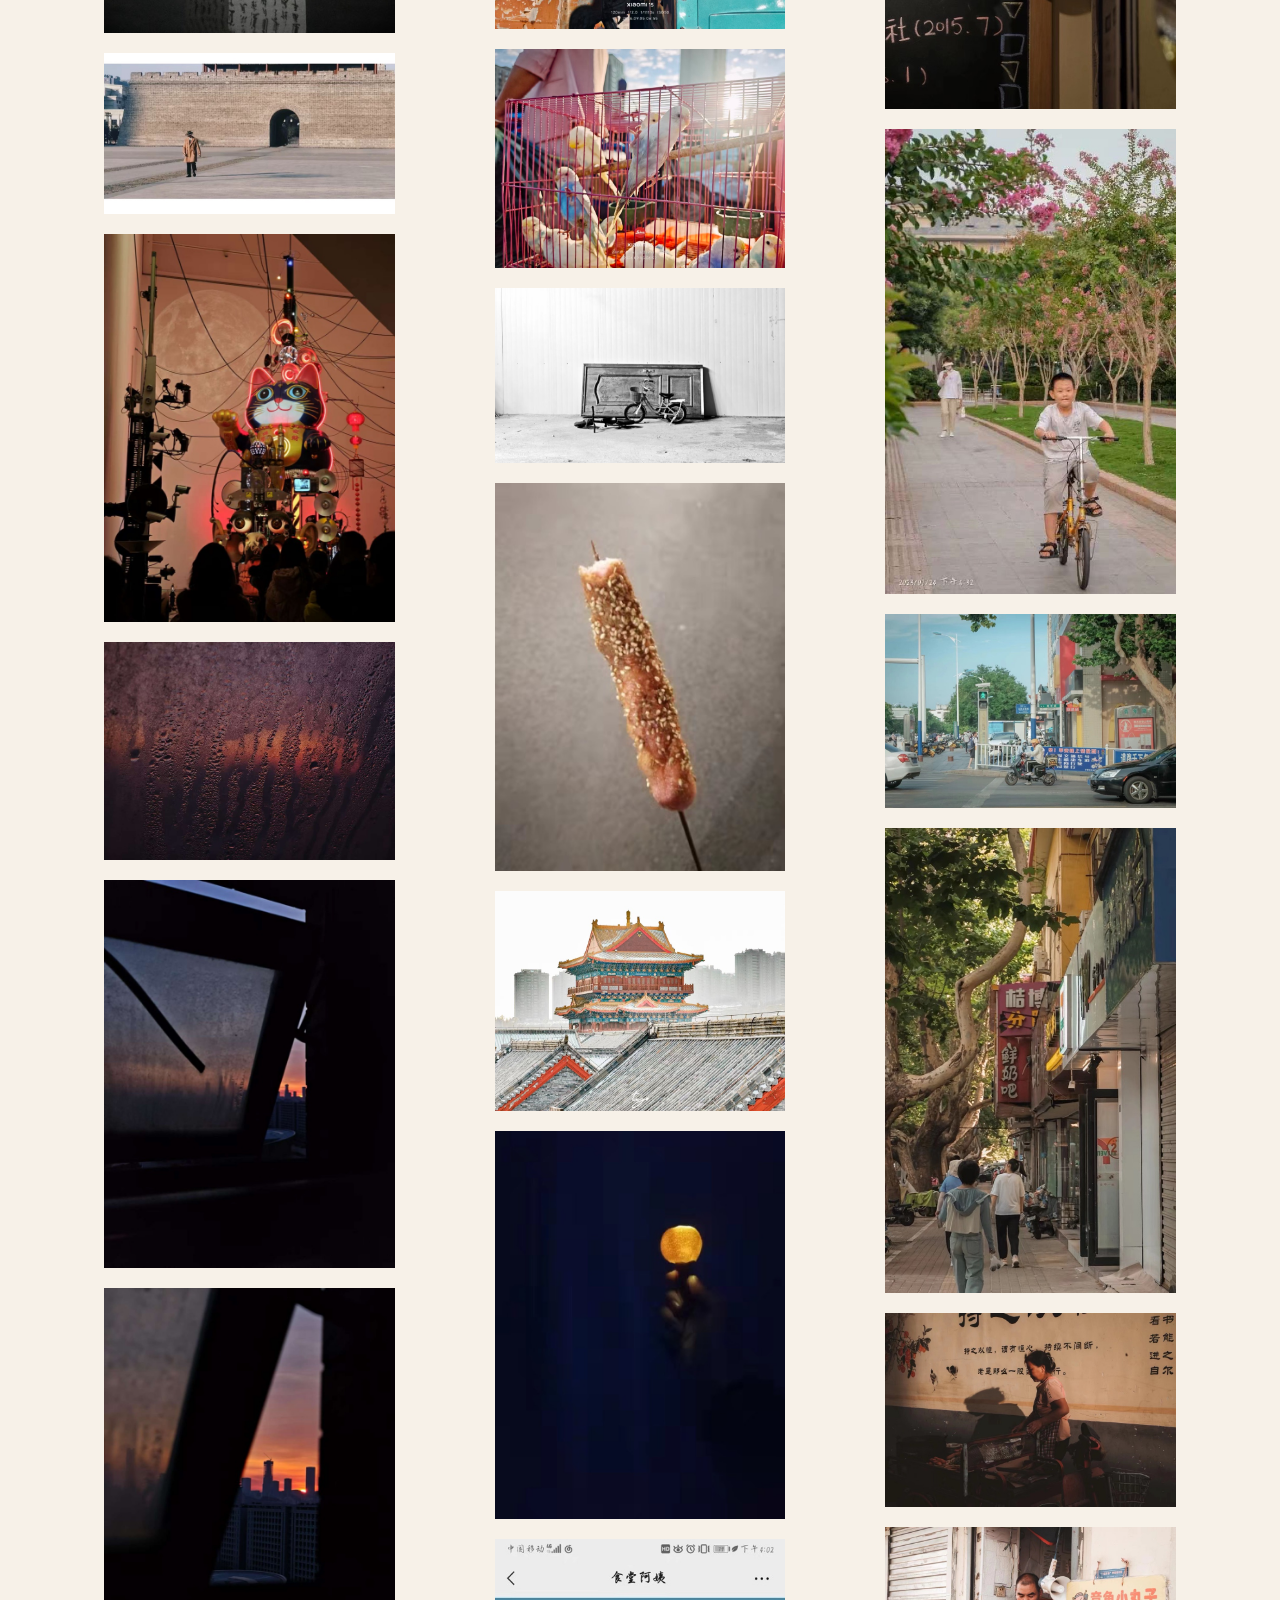
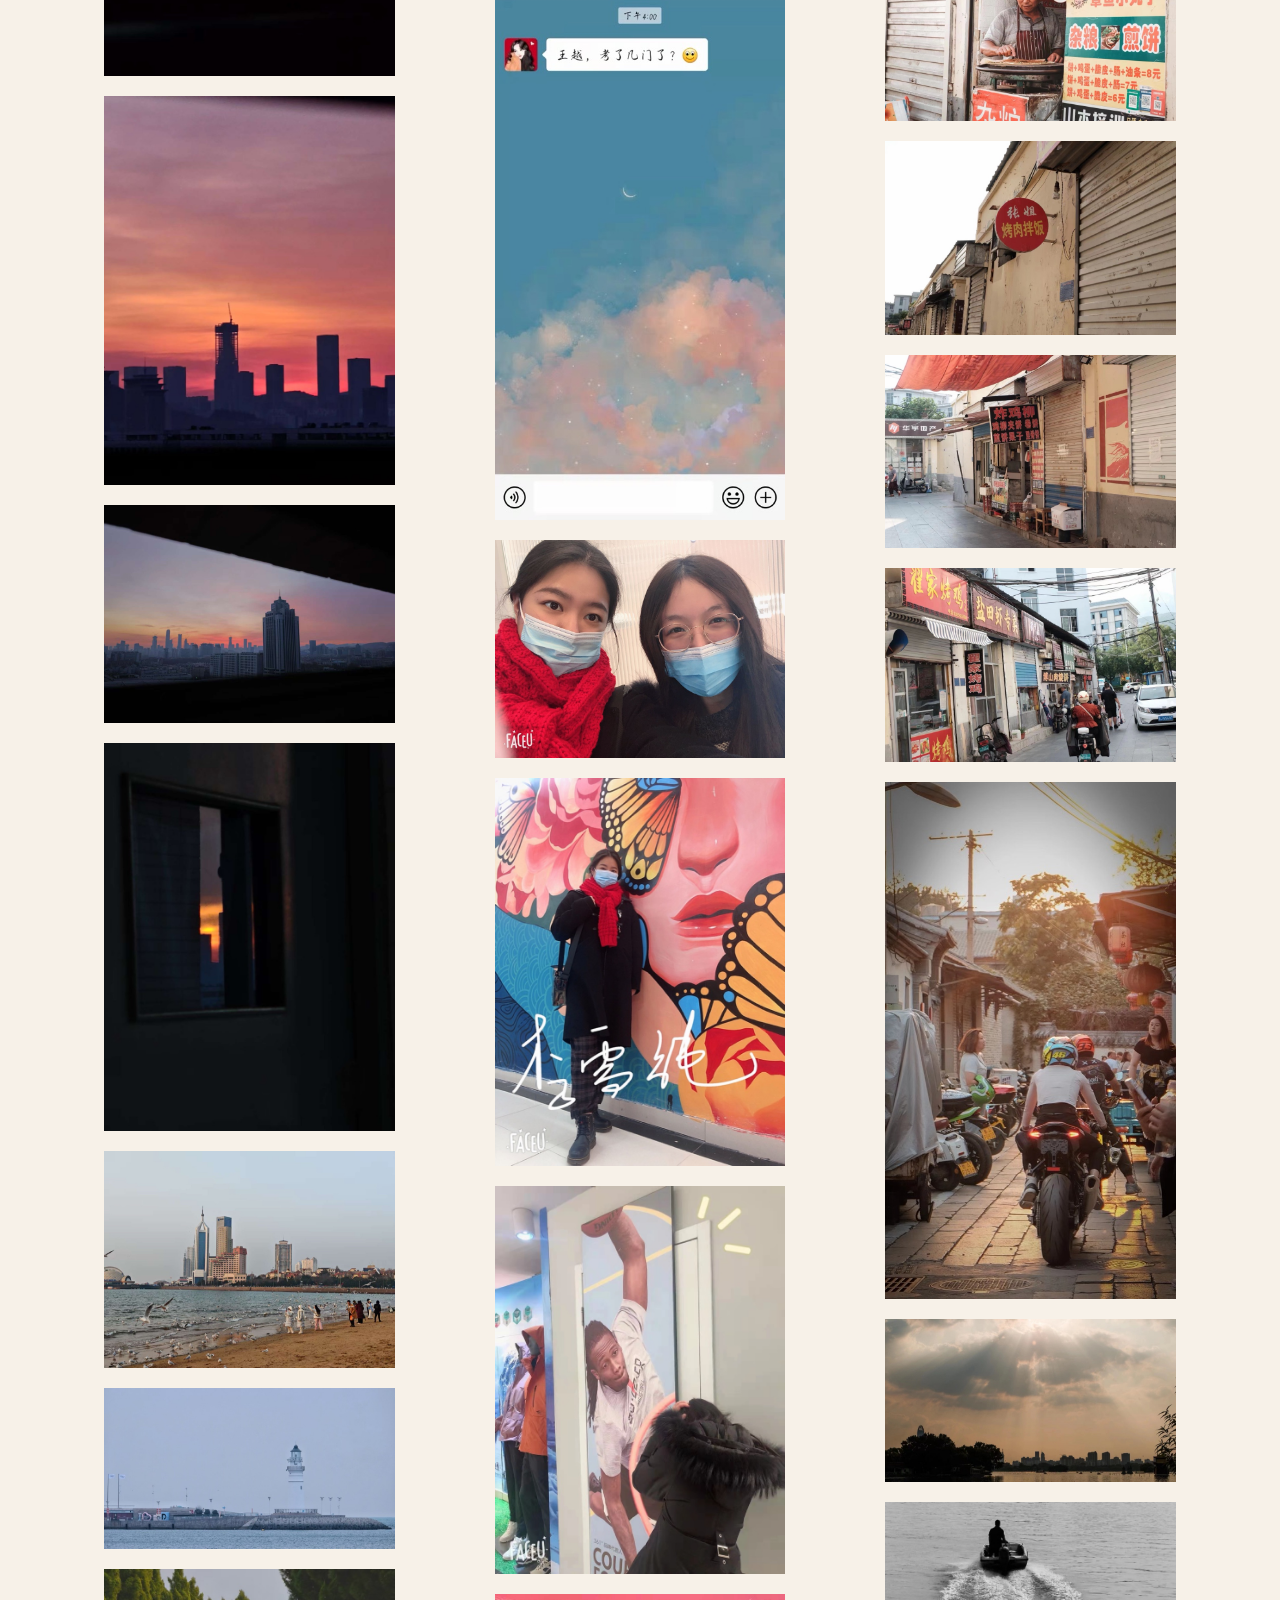
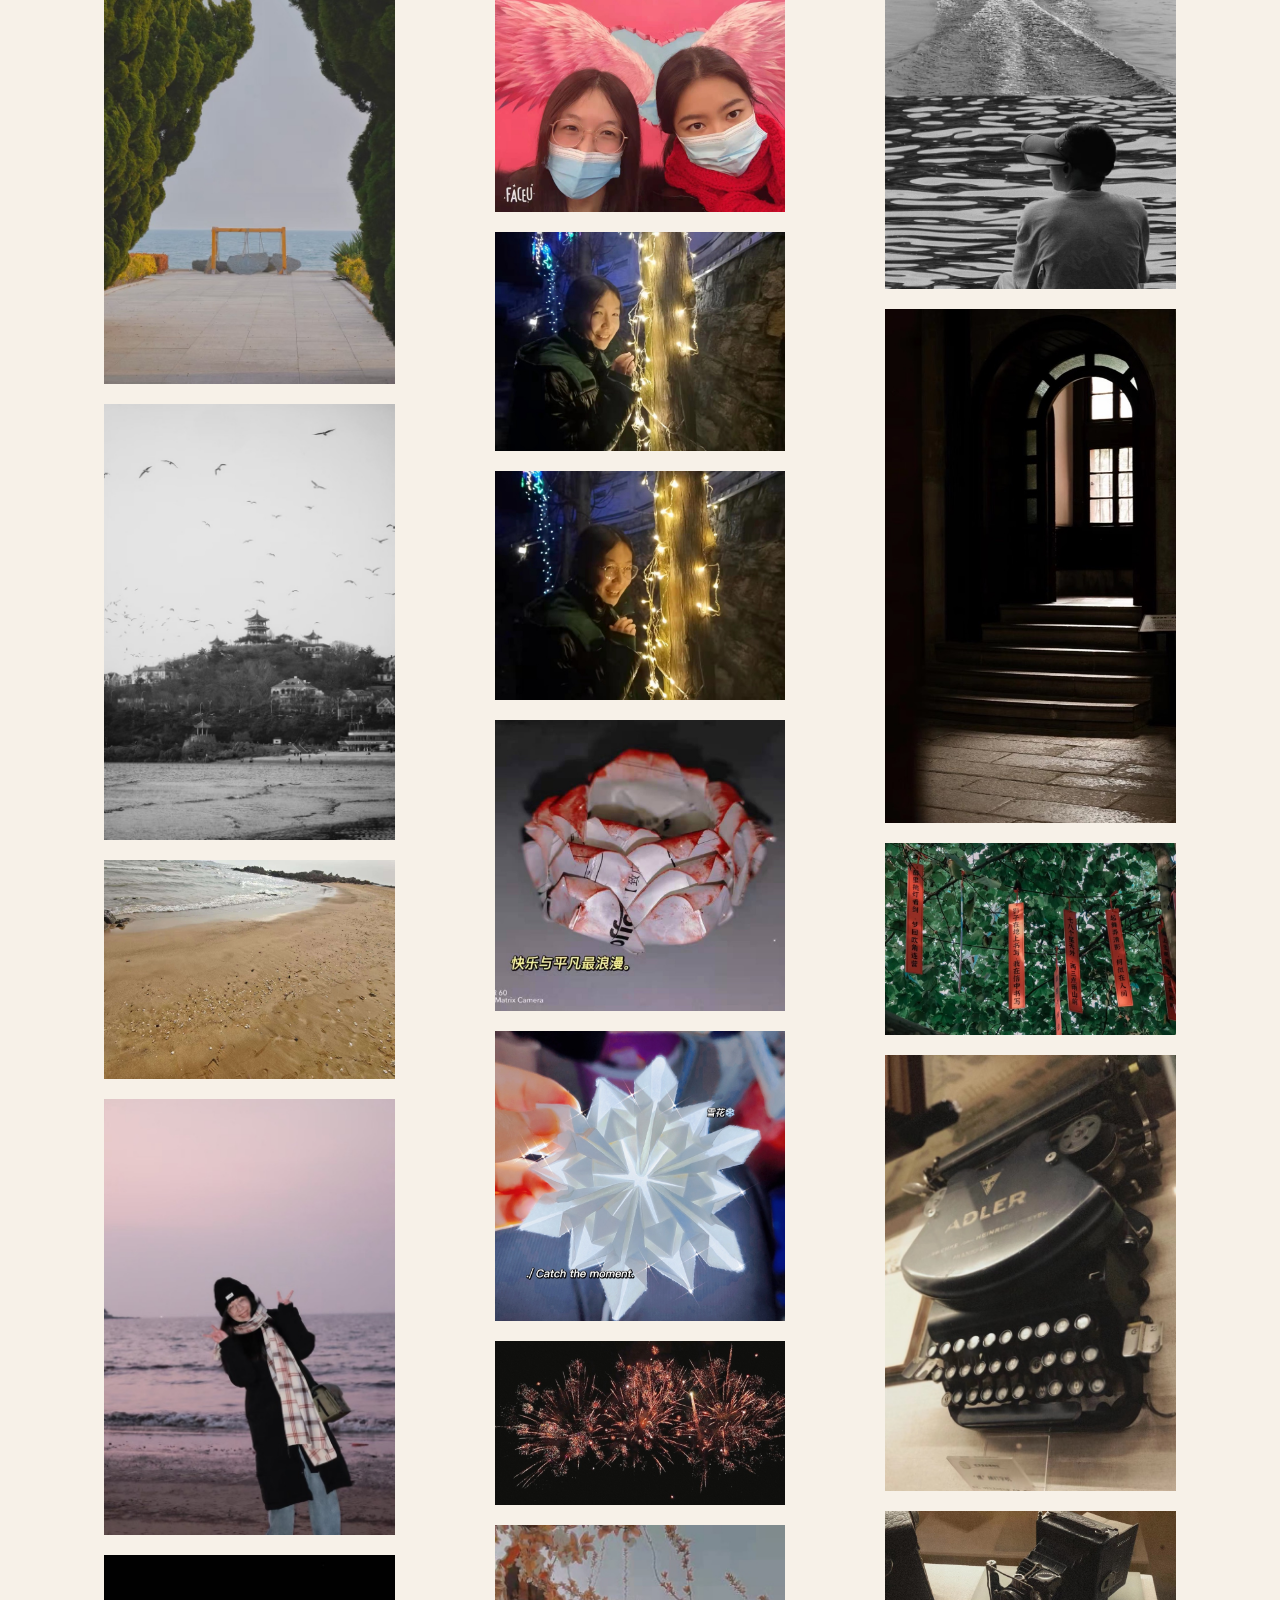
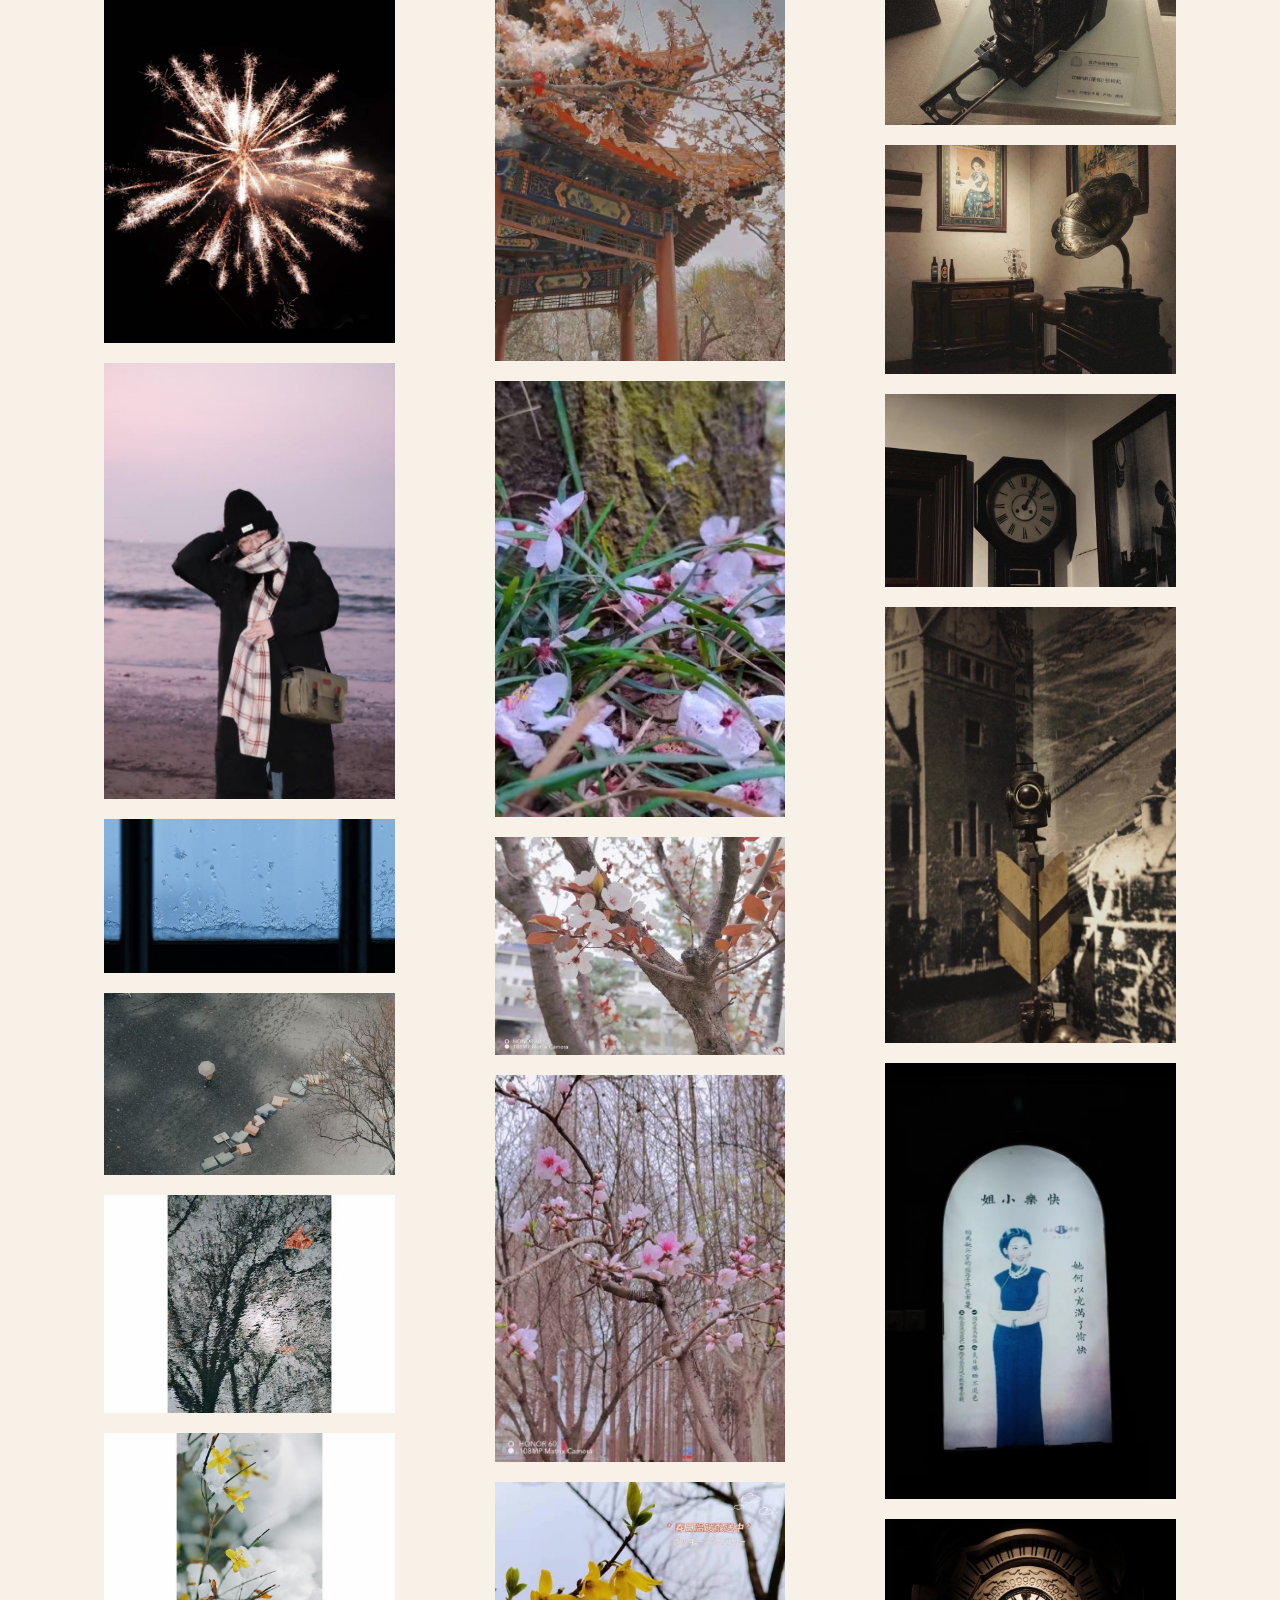
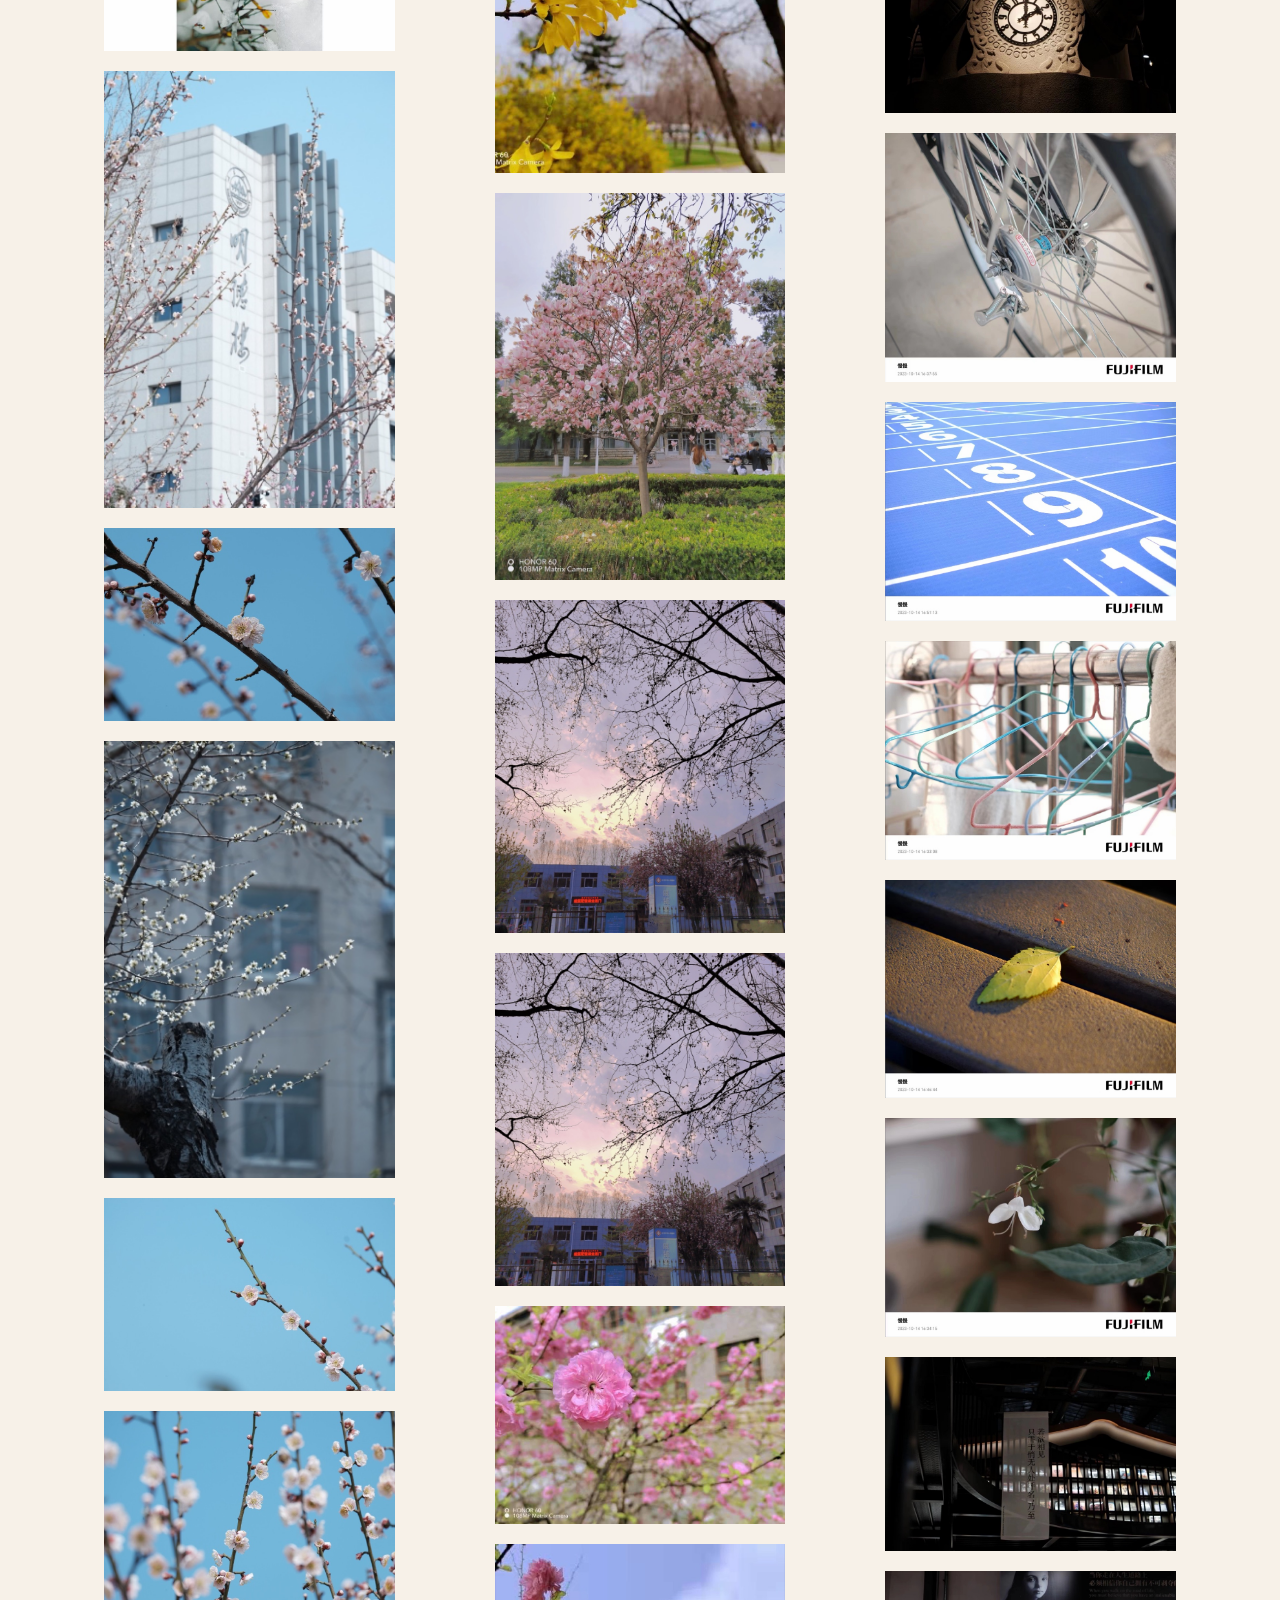
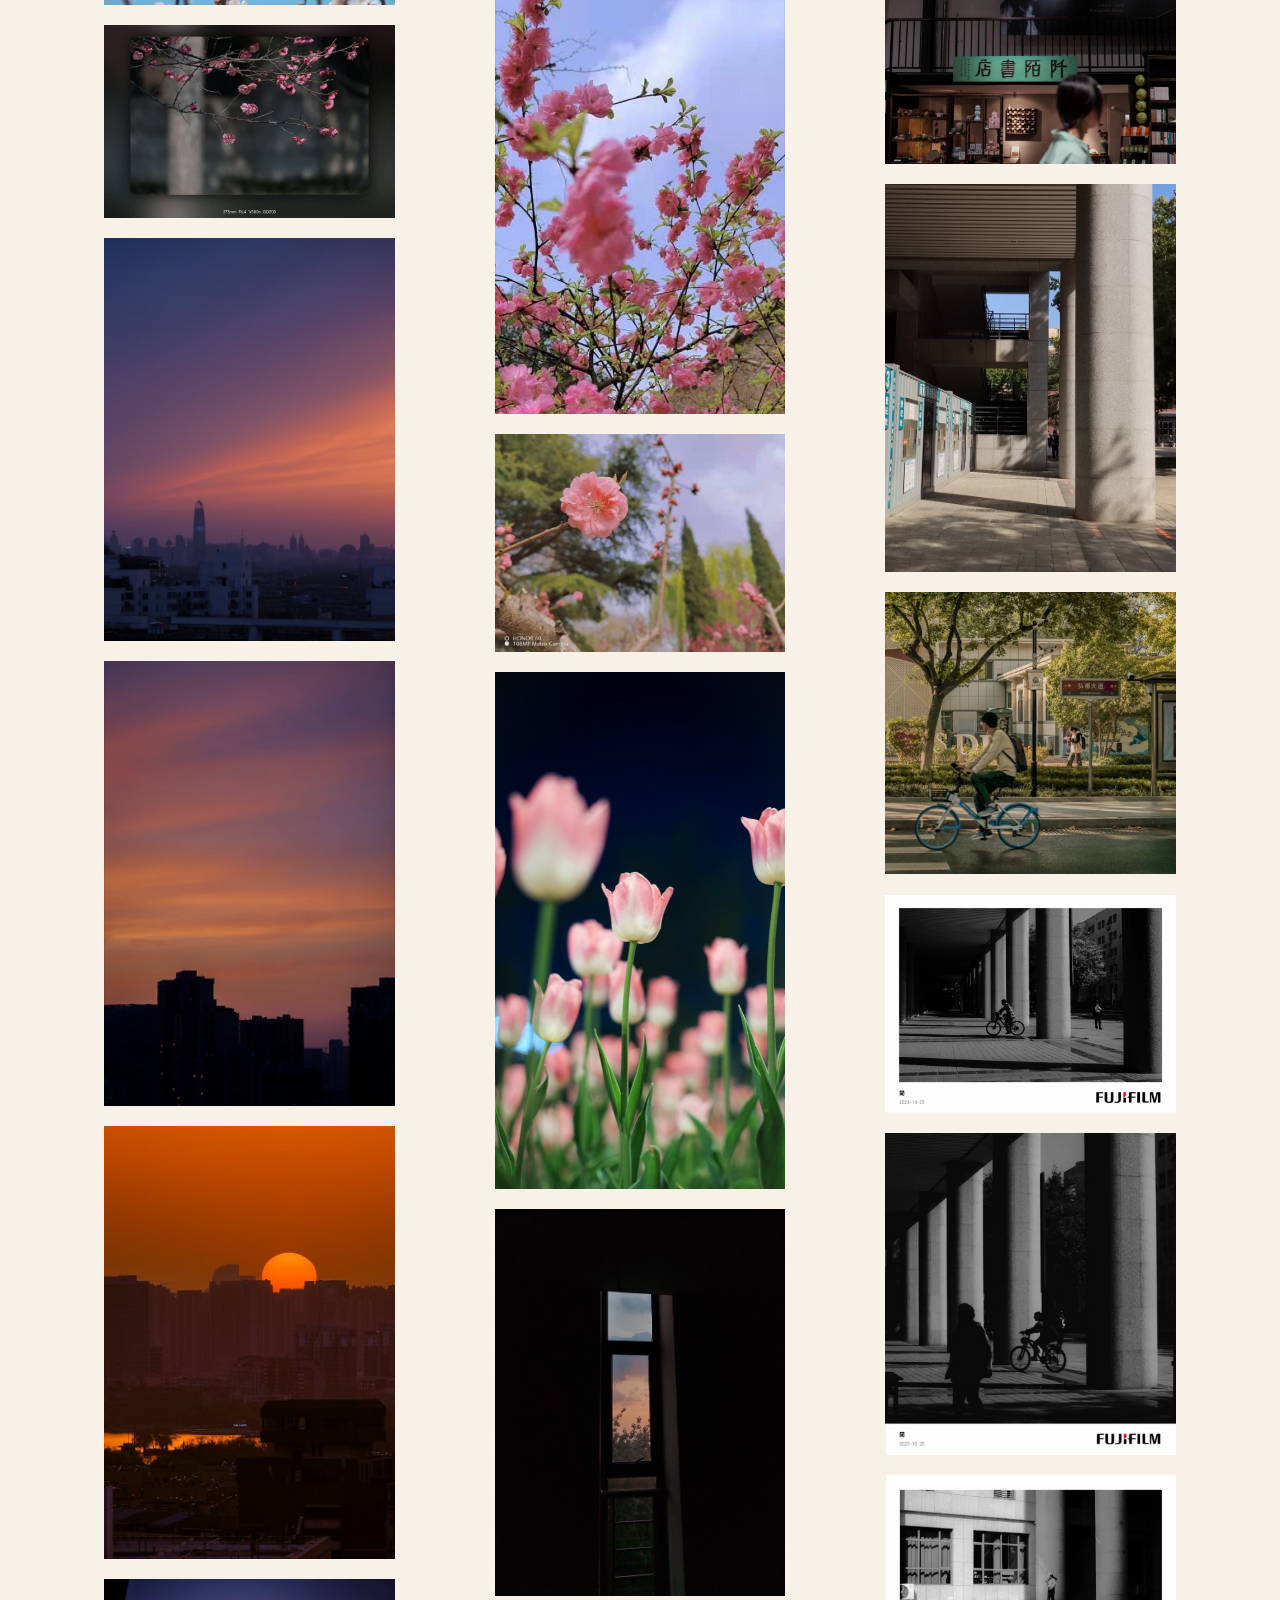
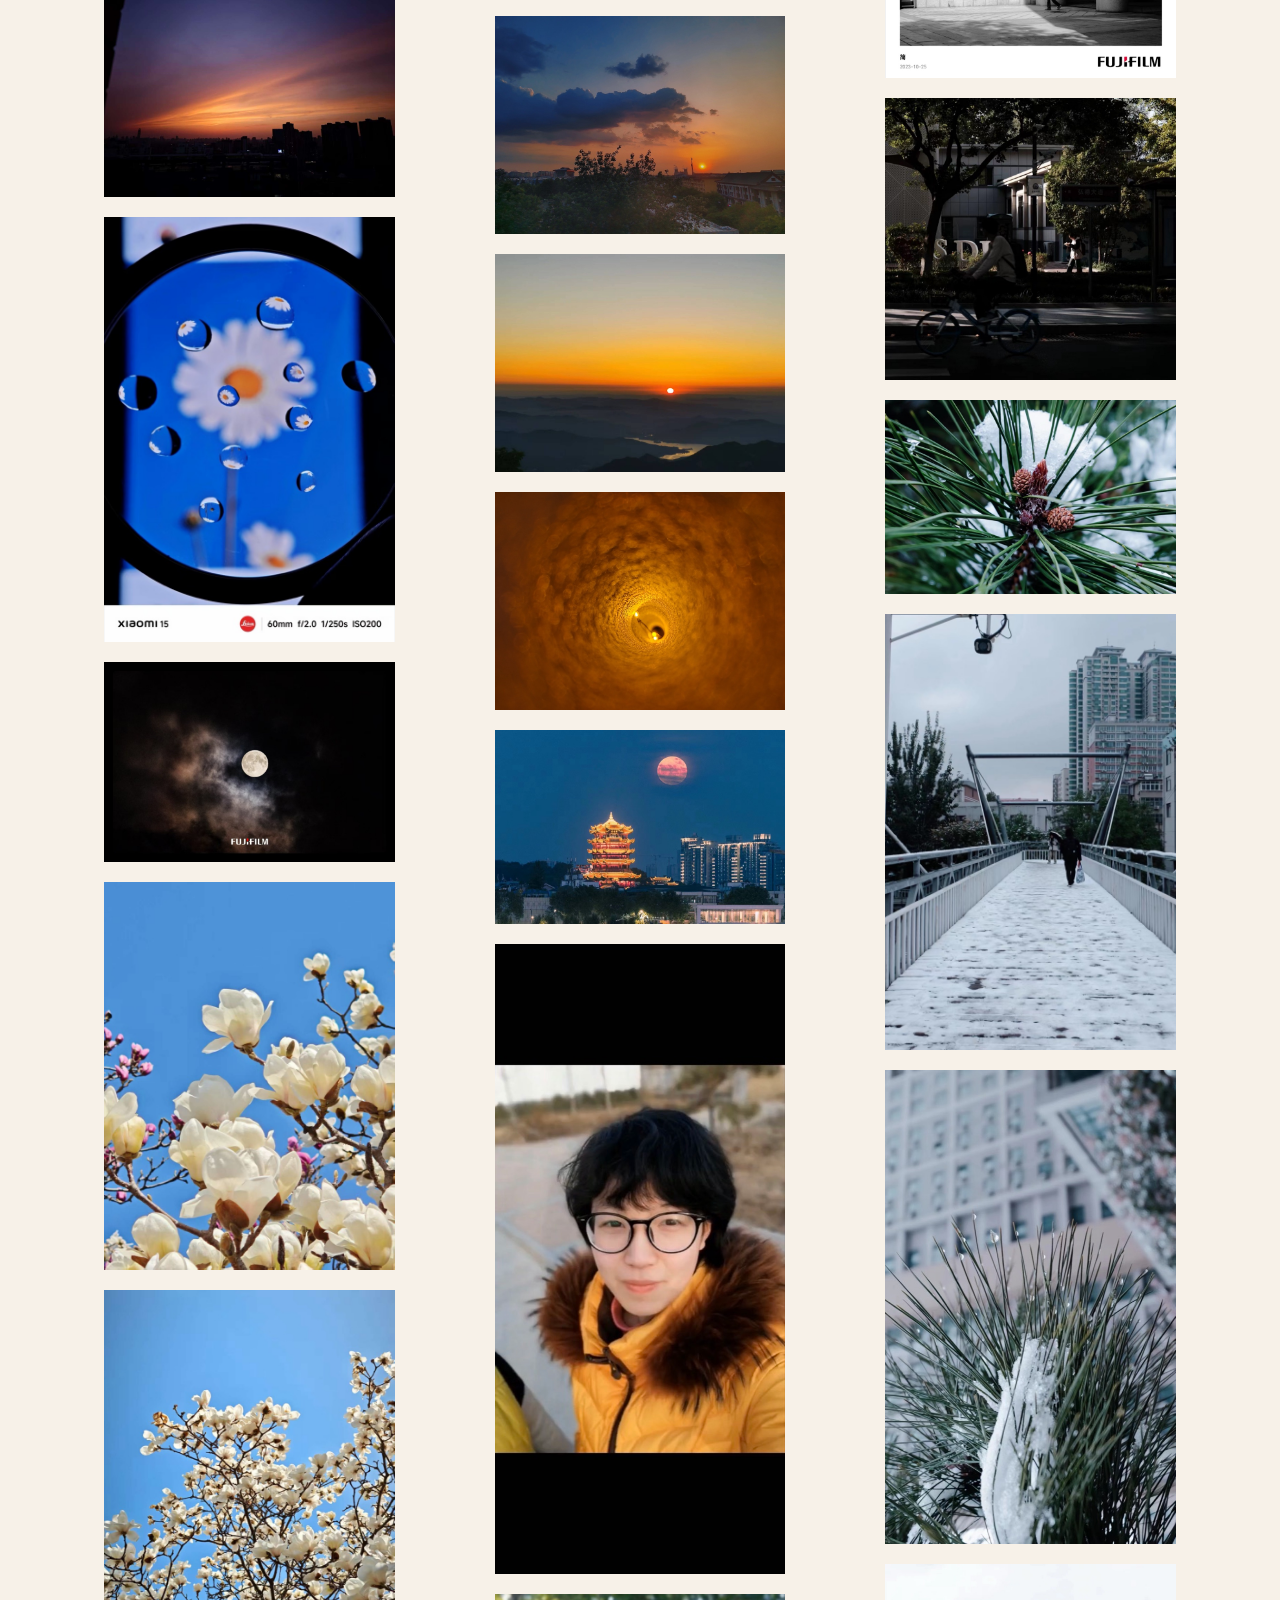
==== commit 0fb5f0f1: "新增「合照」专栏；管理面板支持三个专栏并排、⌘多选批量移动、跨专栏拖拽 Co-Authored-By: Claude Fable 5.1 <noreply@anthropic.com>" ====
--- a/index.html
+++ b/index.html
@@ -69,6 +69,7 @@
         <button class="filter is-active" data-author="all">全部</button>
         <button class="filter" data-author="越越">越越 · 济南</button>
         <button class="filter" data-author="Sherry">Sherry · 旧金山</button>
+        <button class="filter" data-author="合照">合照</button>
       </div>
     </div>
     <div id="gallery-root" class="gallery-root"></div>
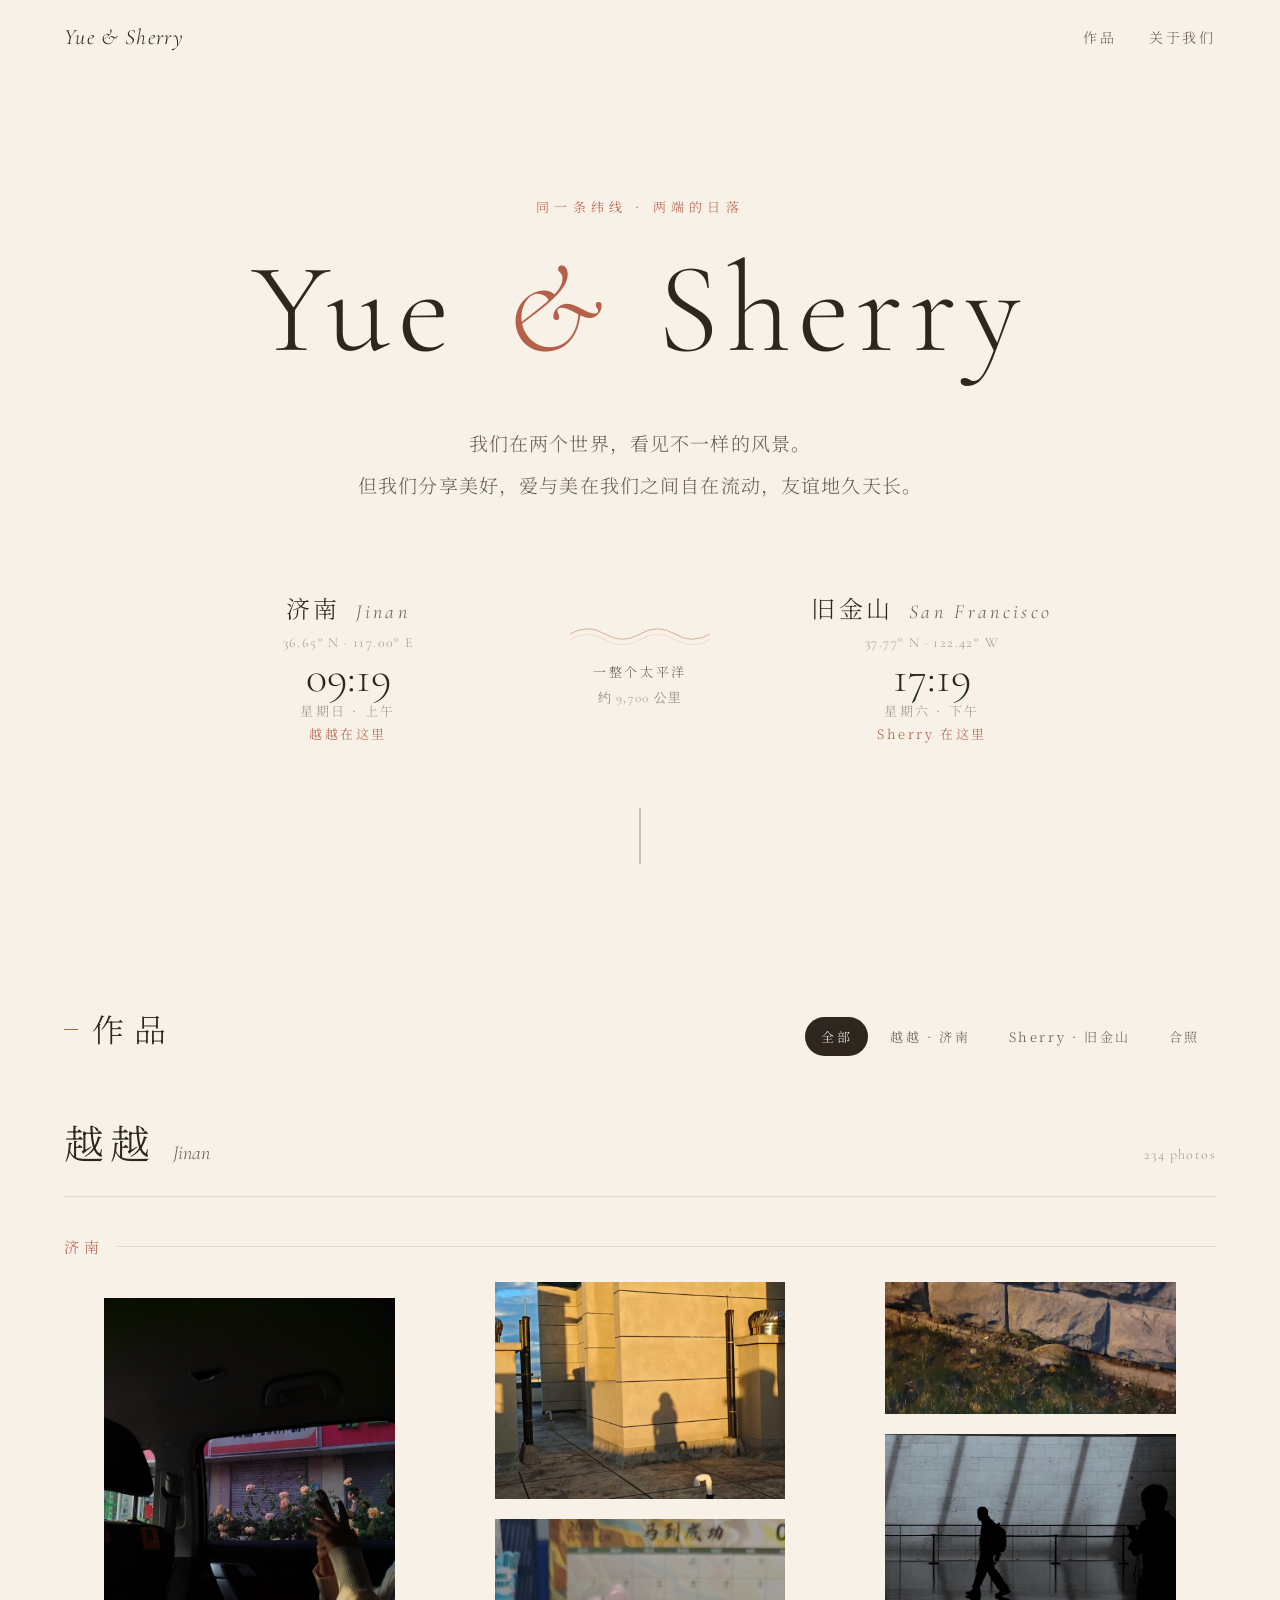
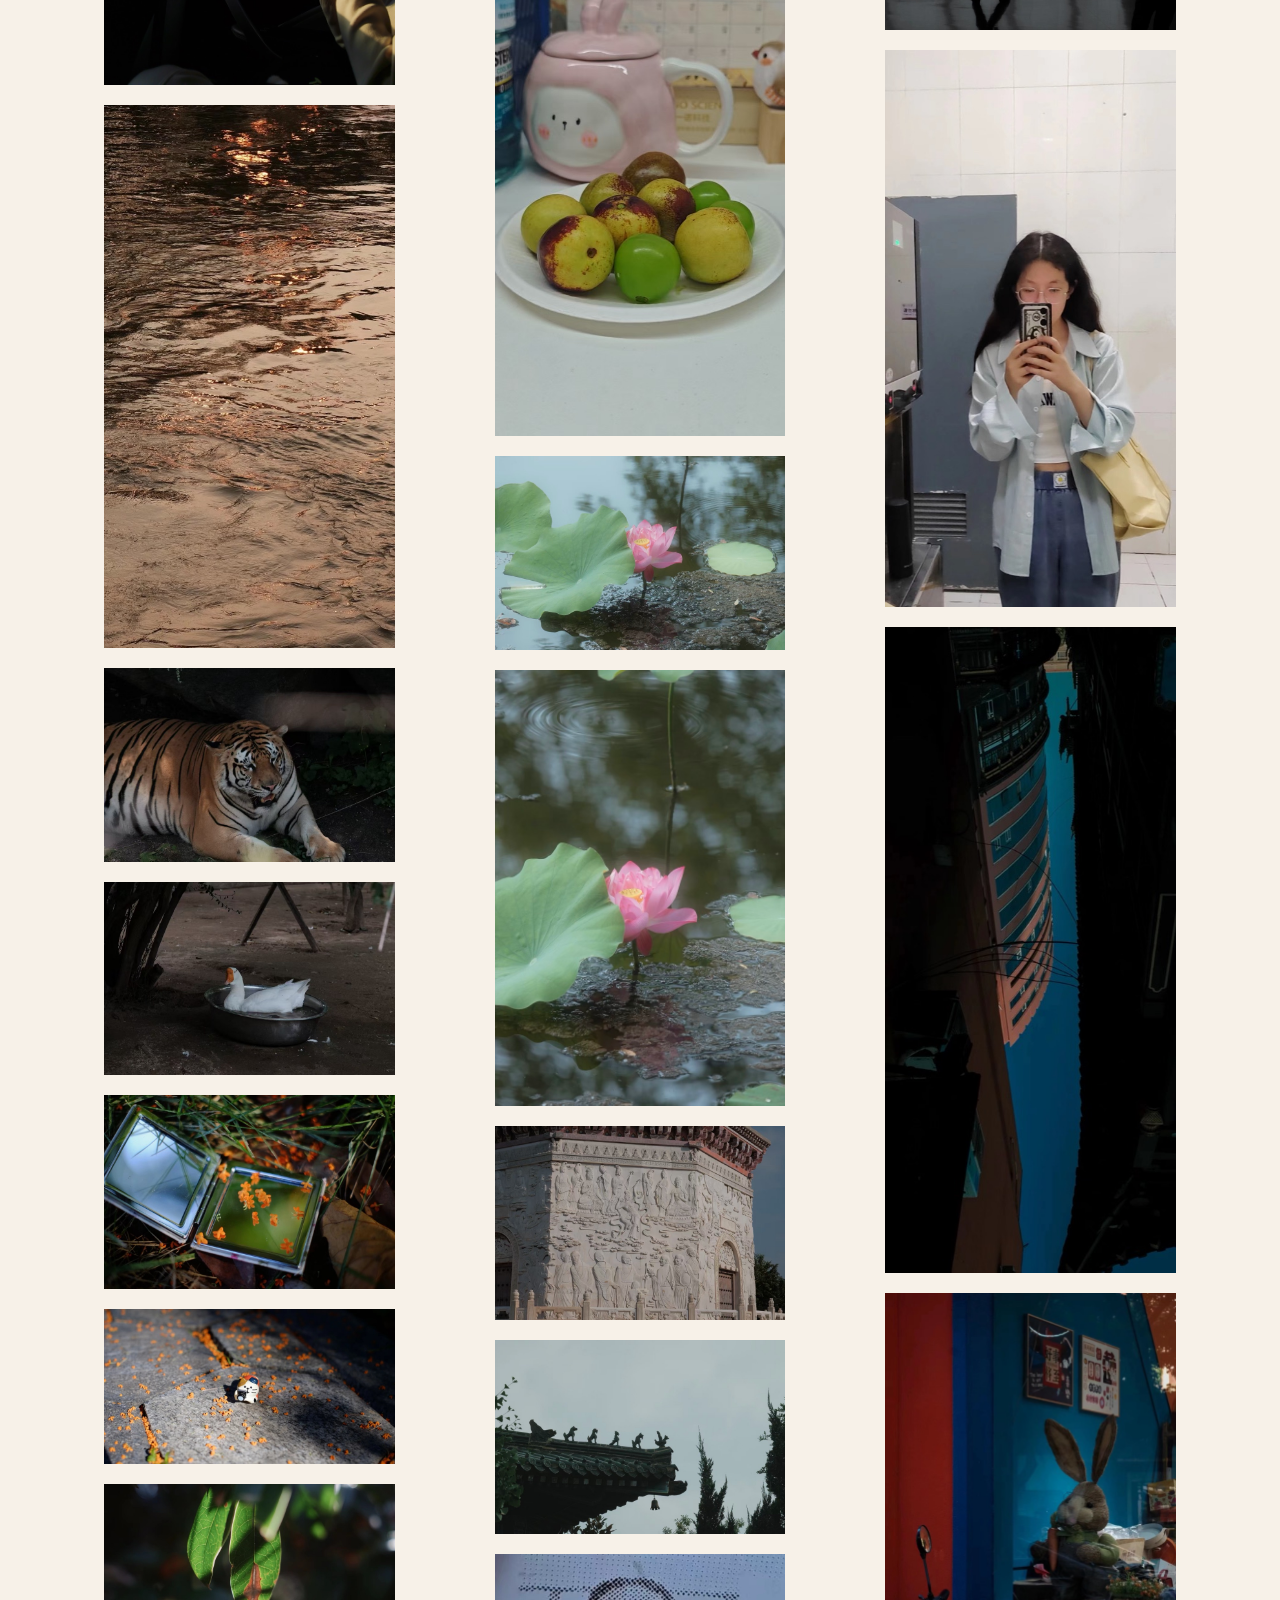
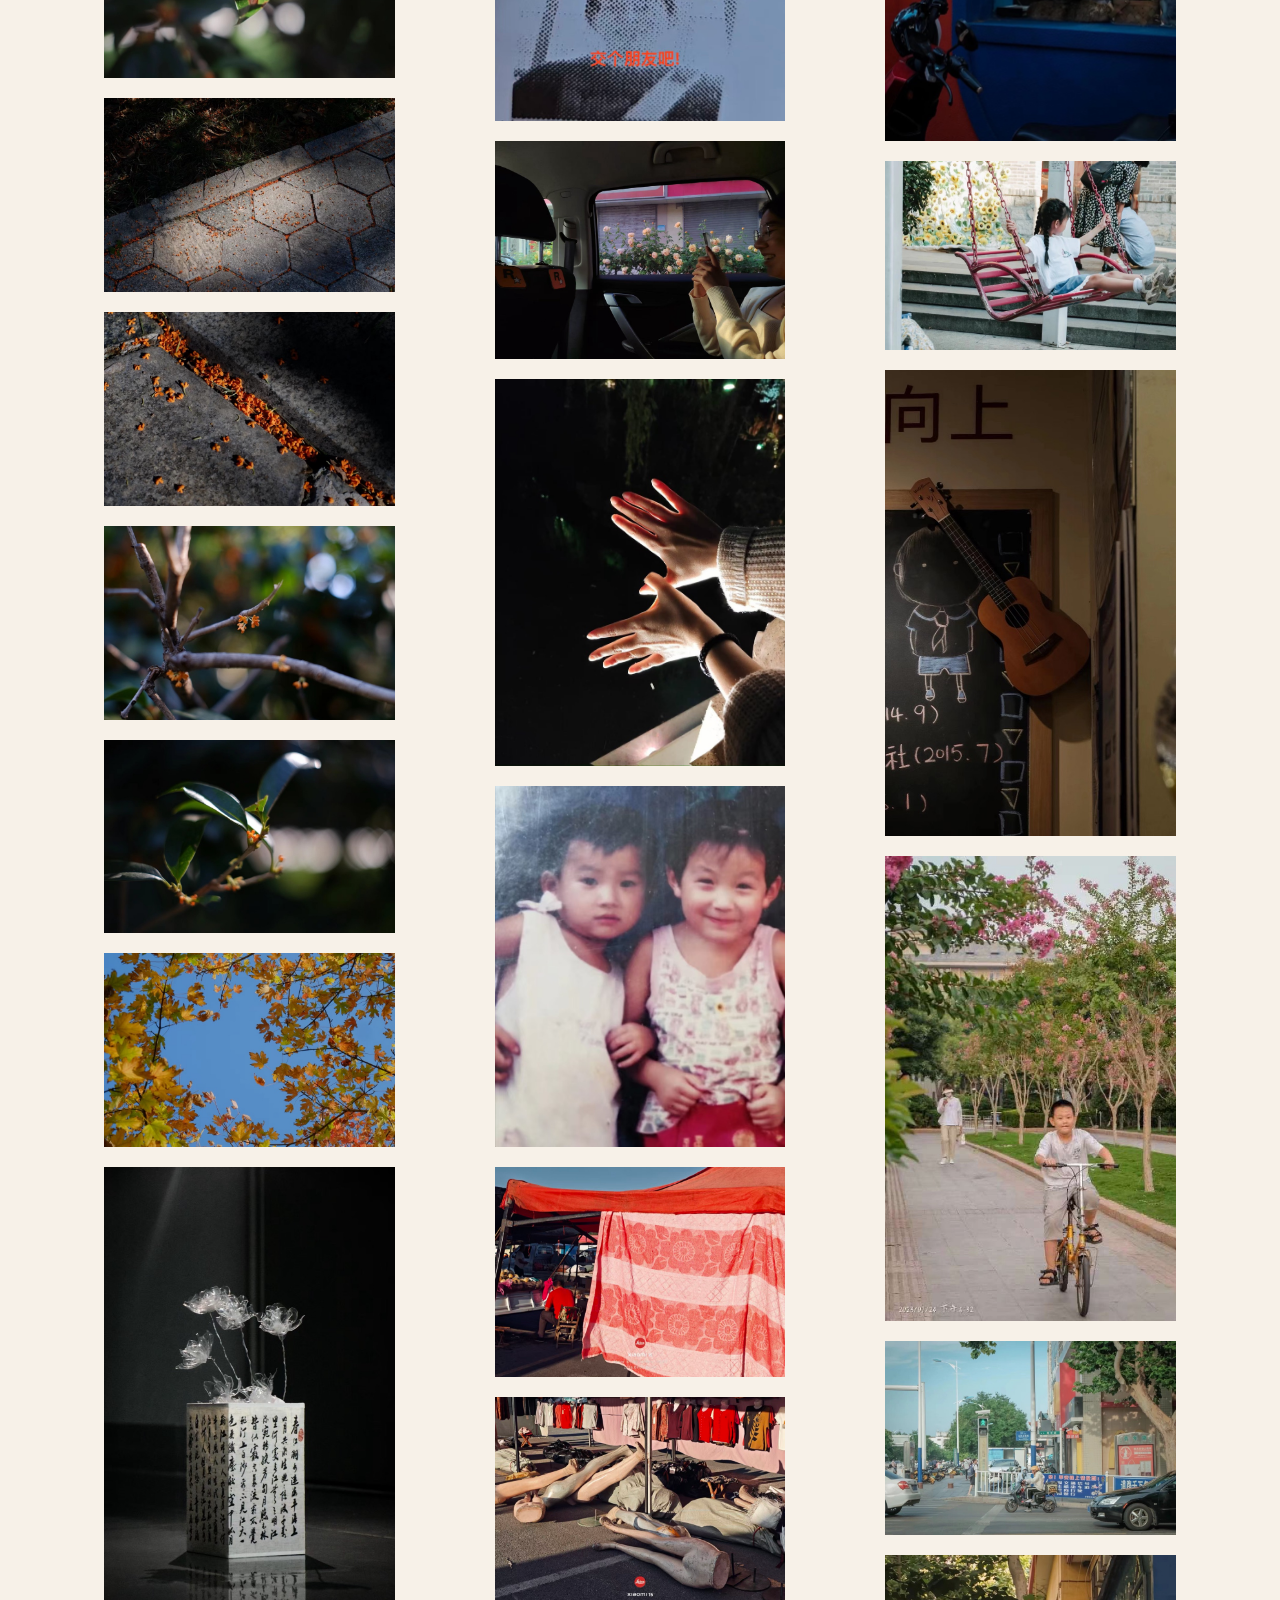
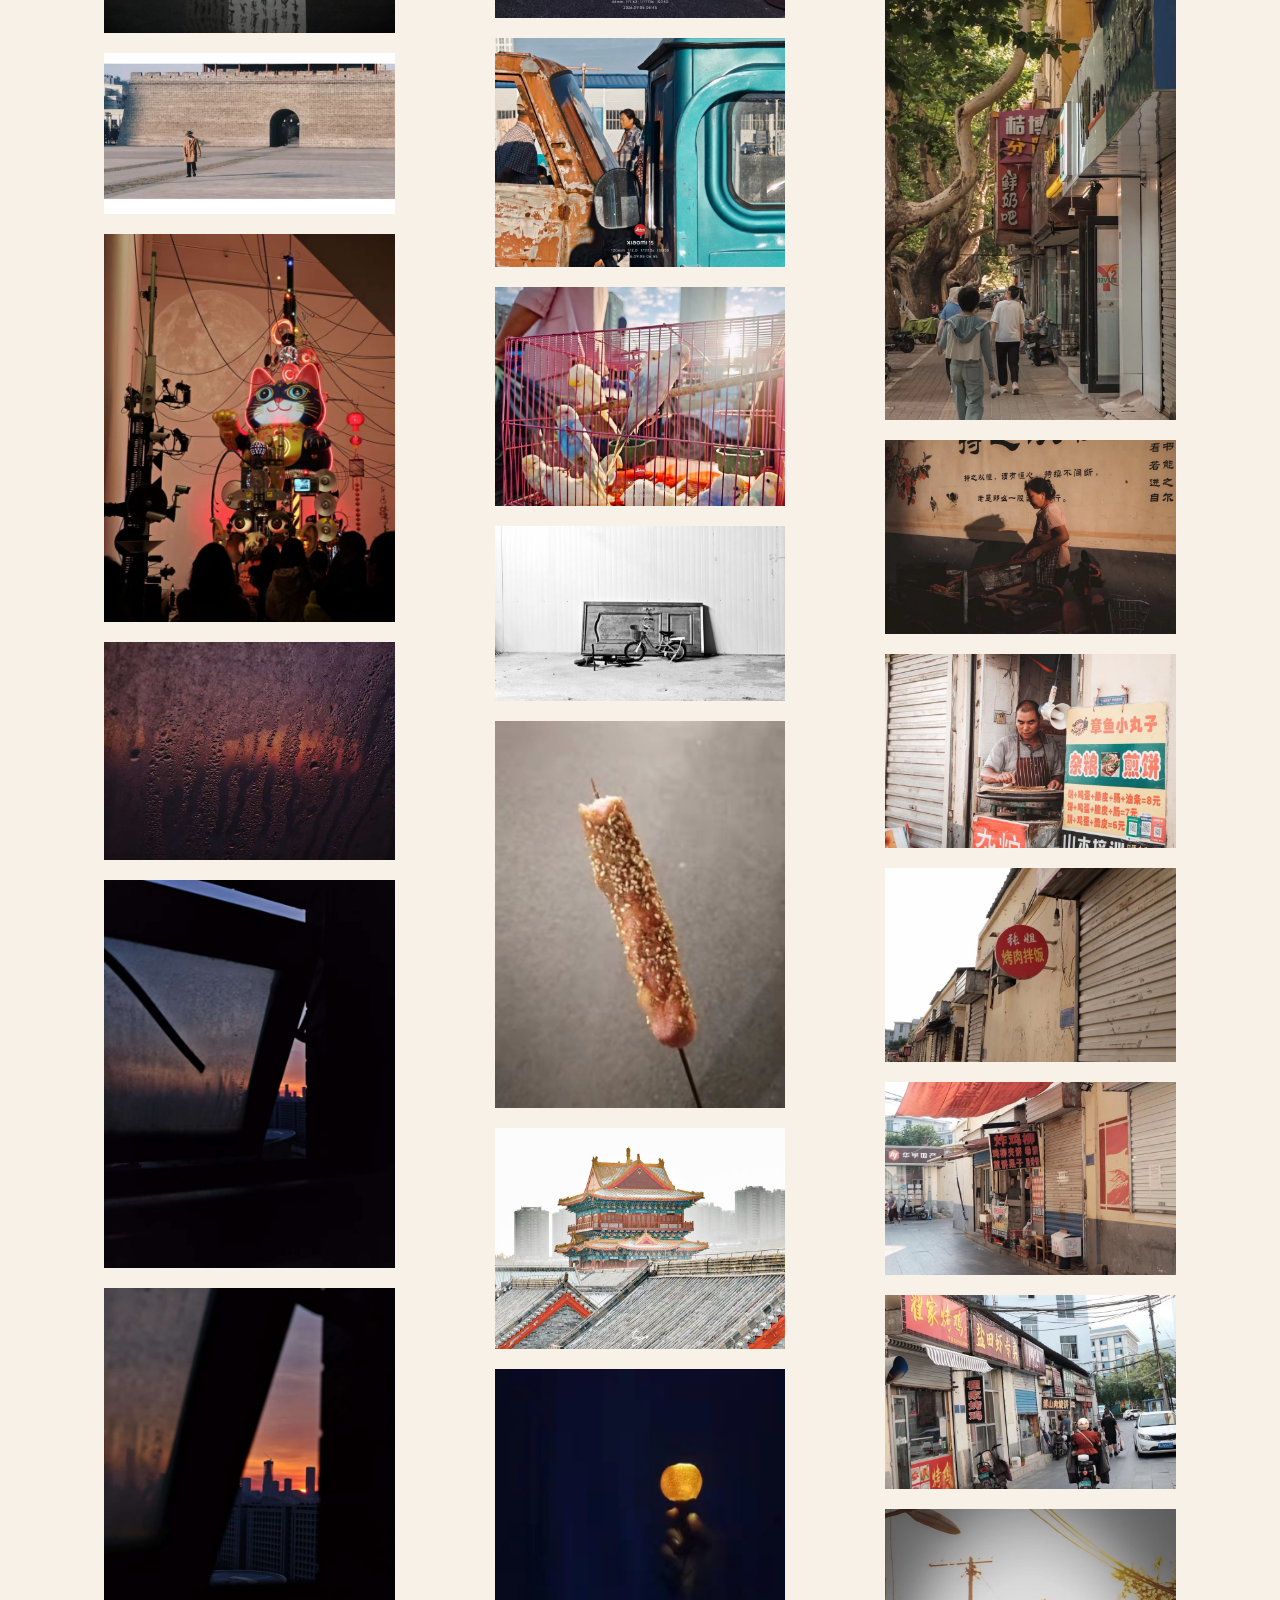
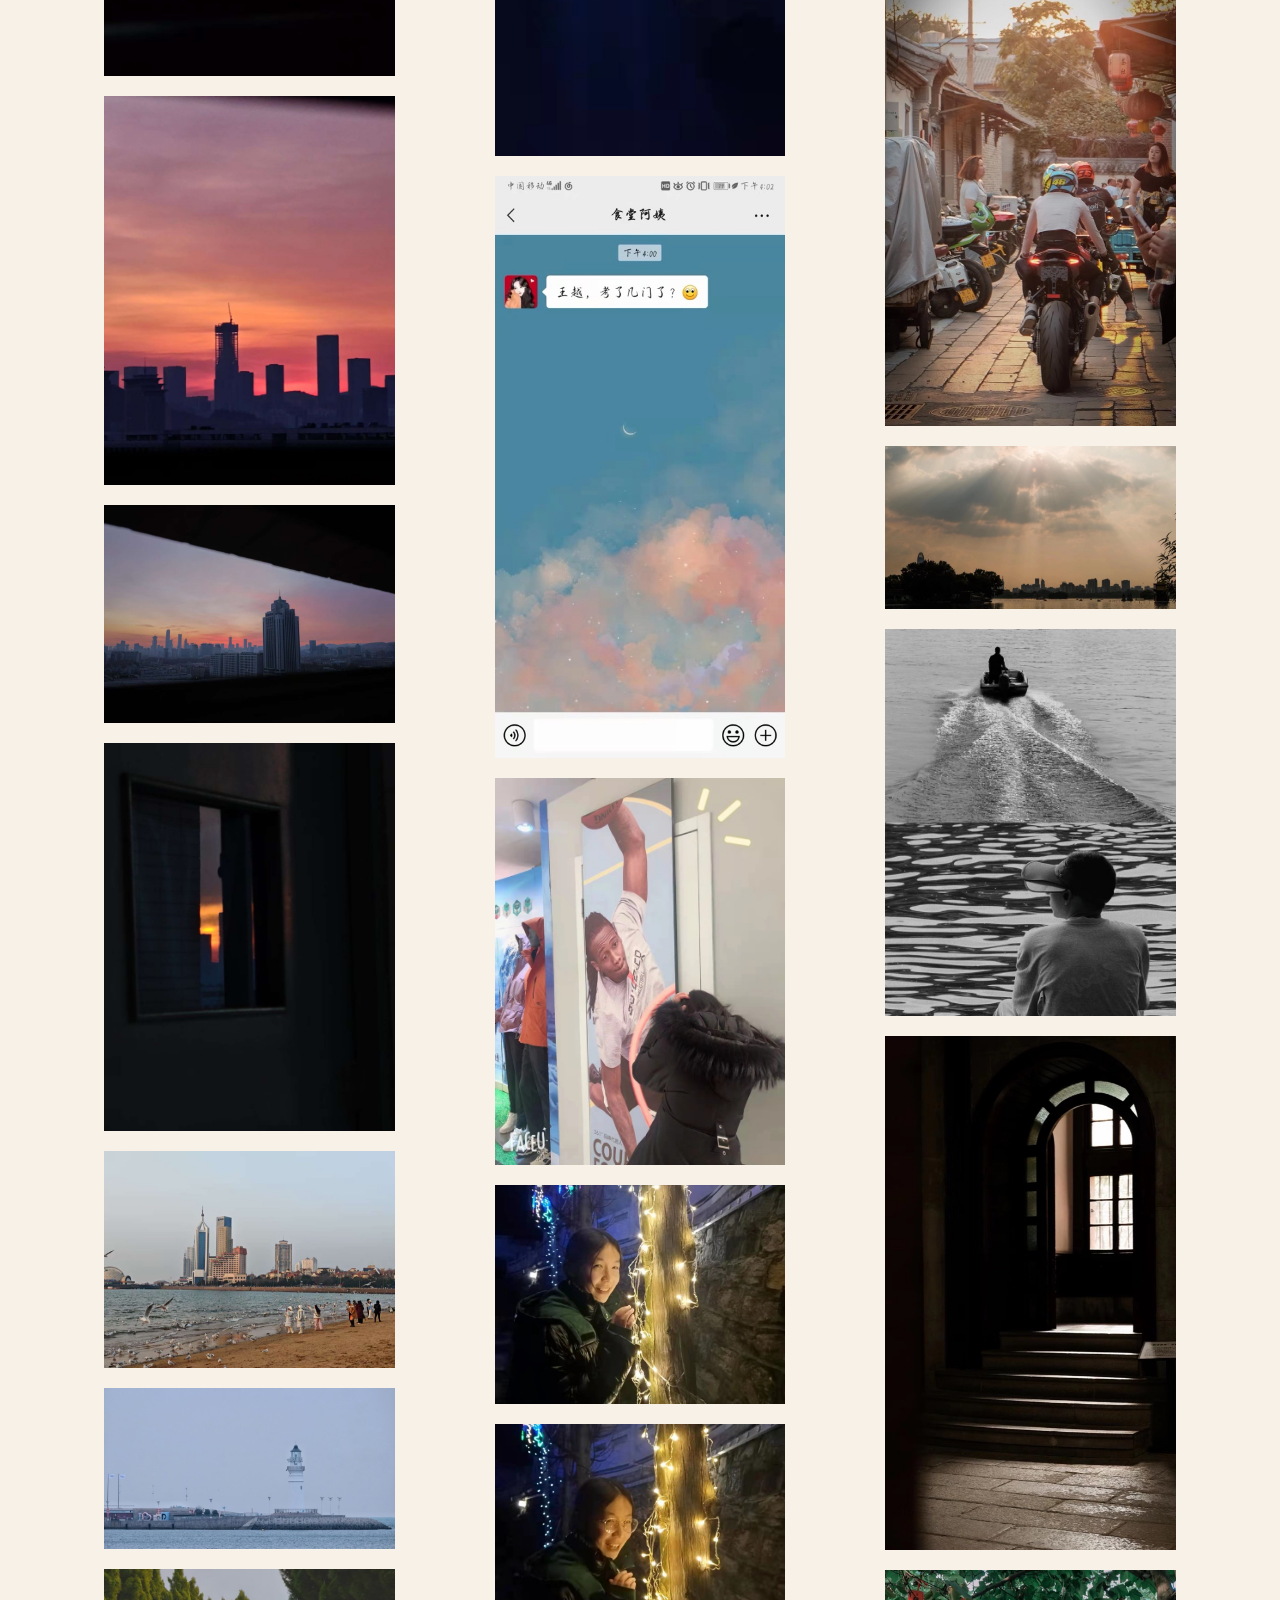
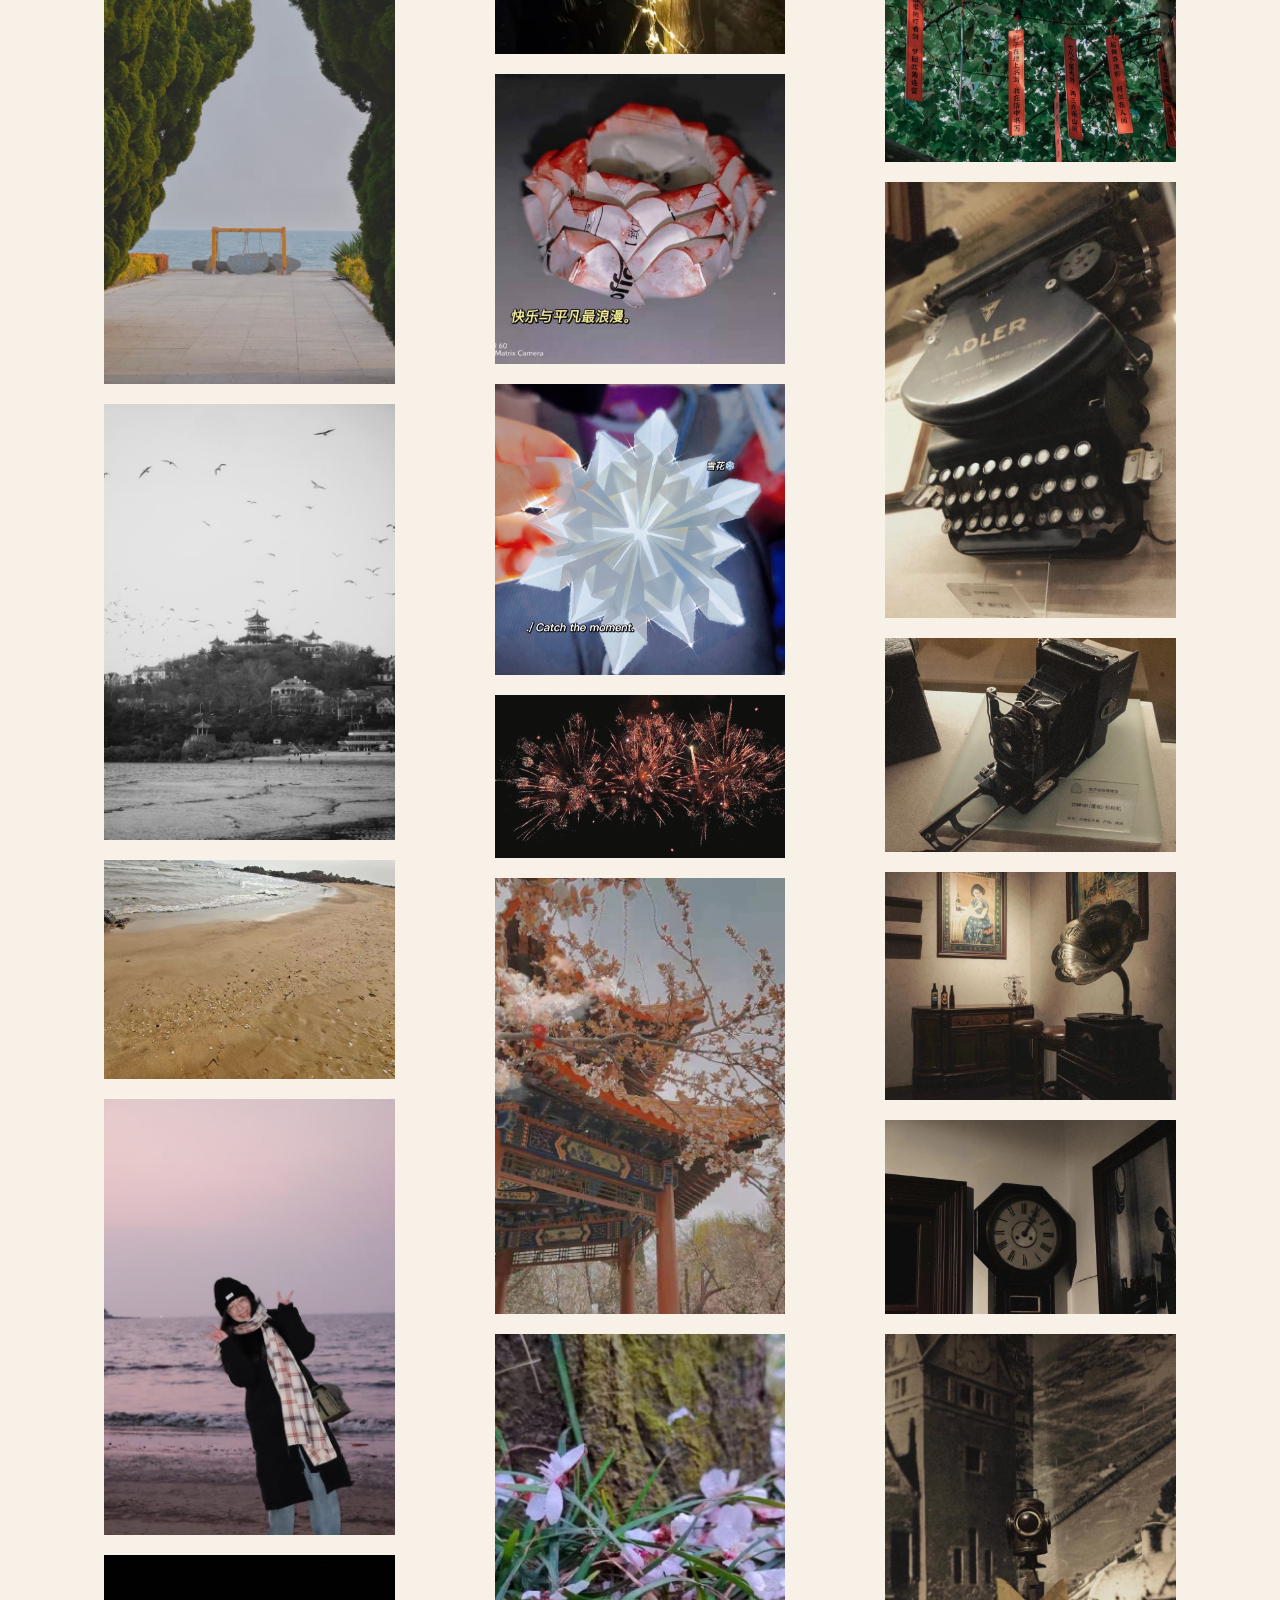
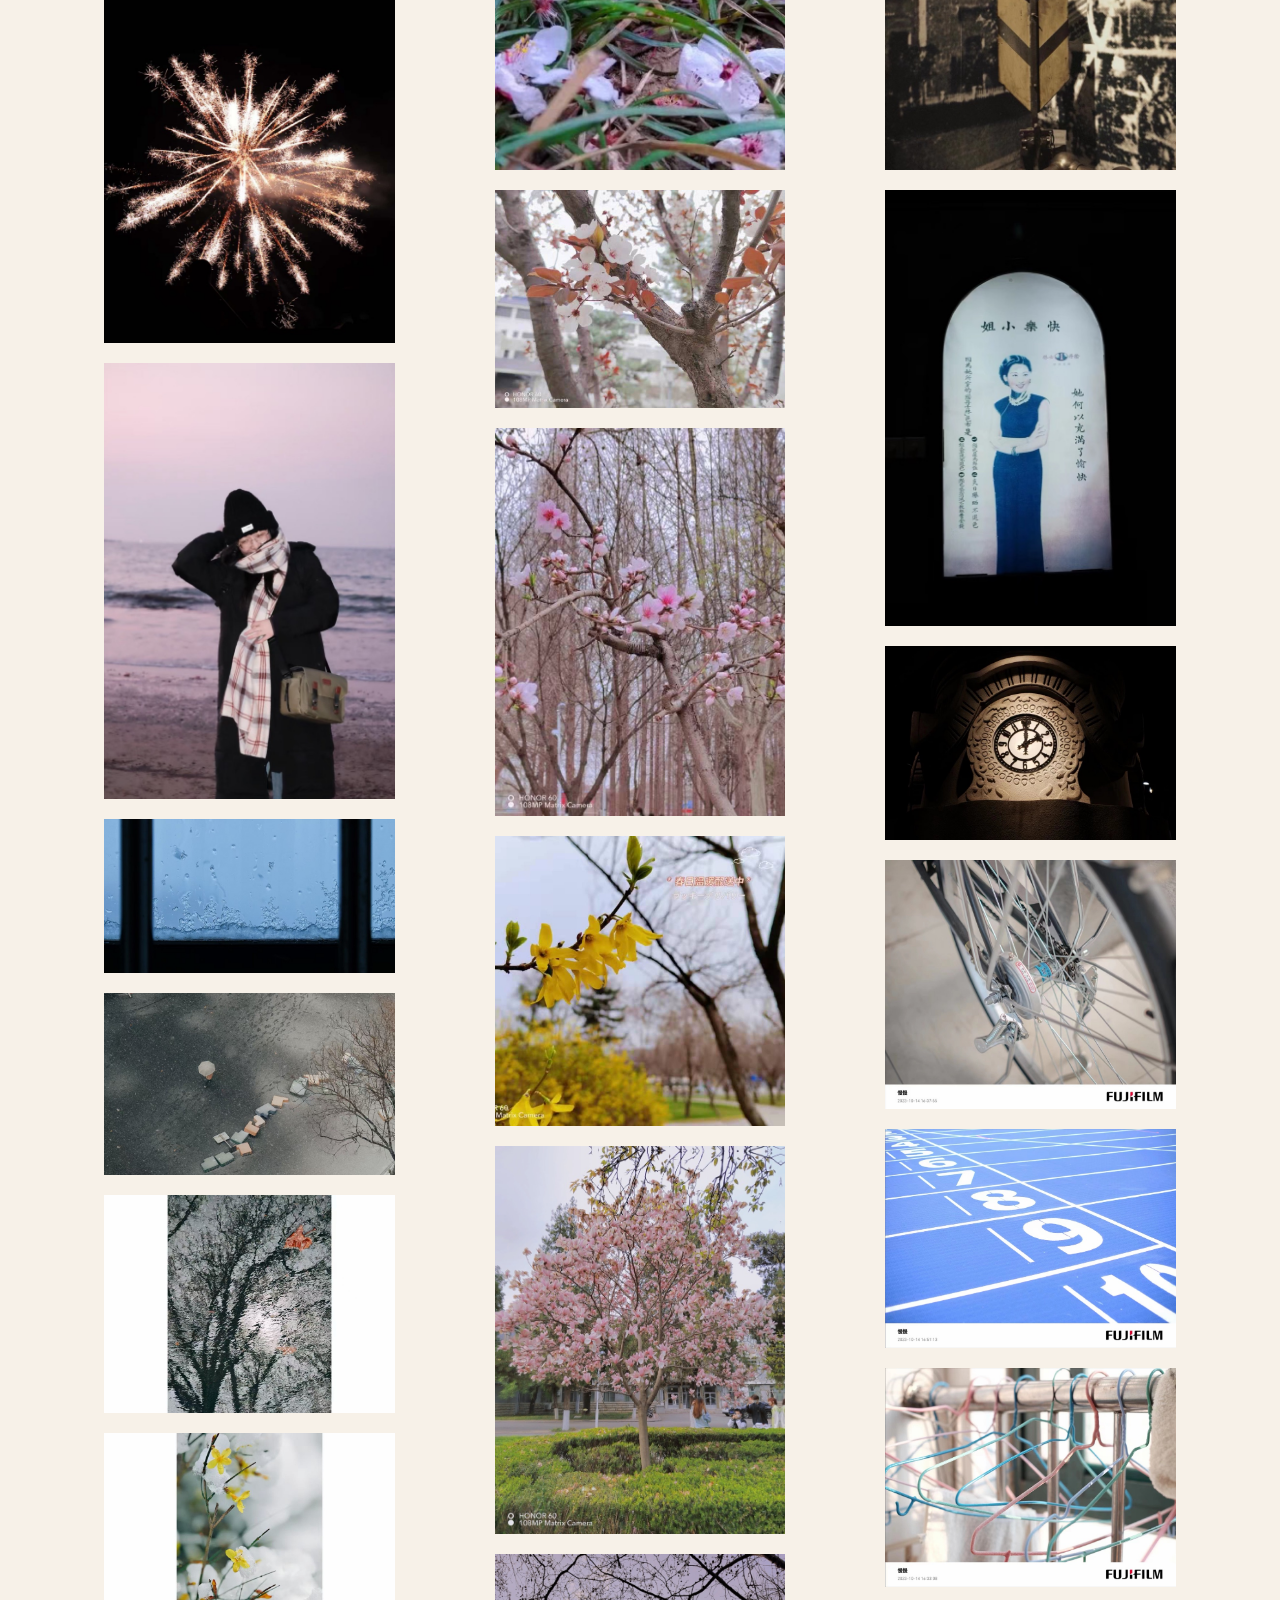
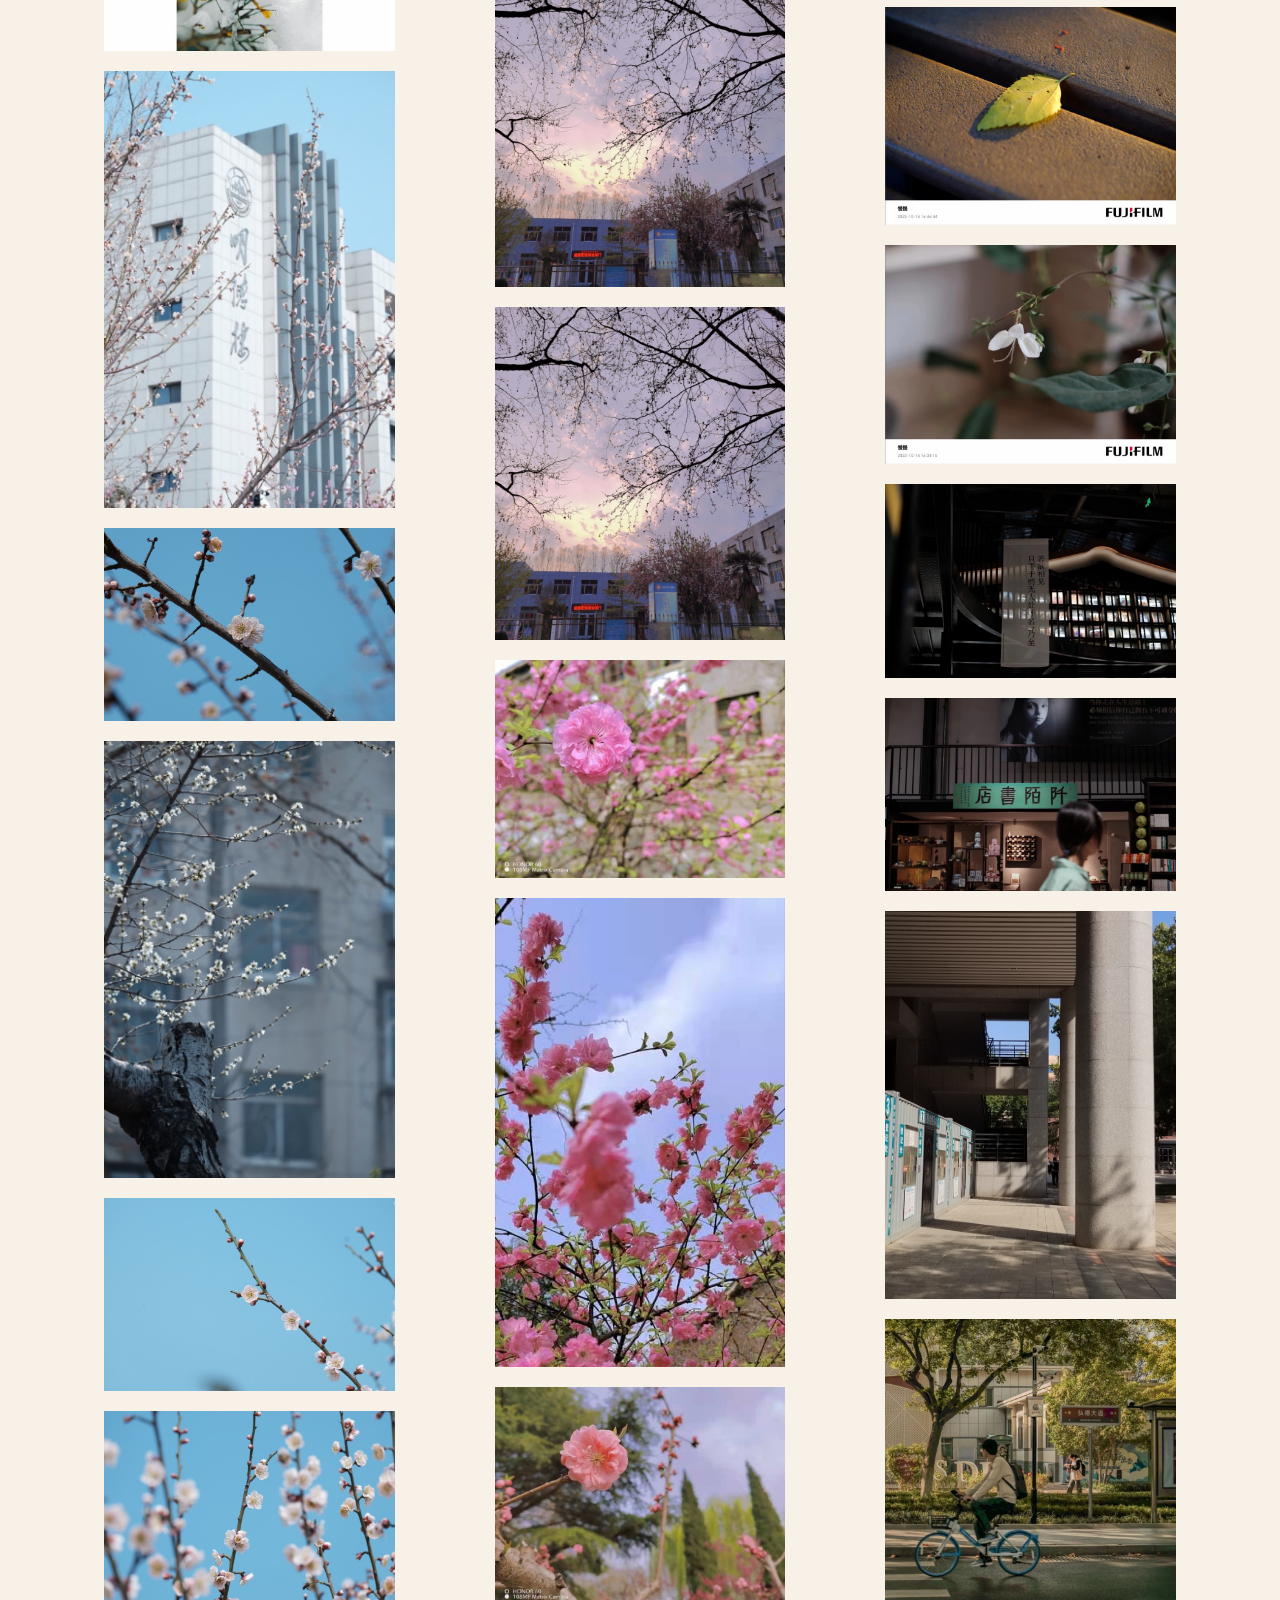
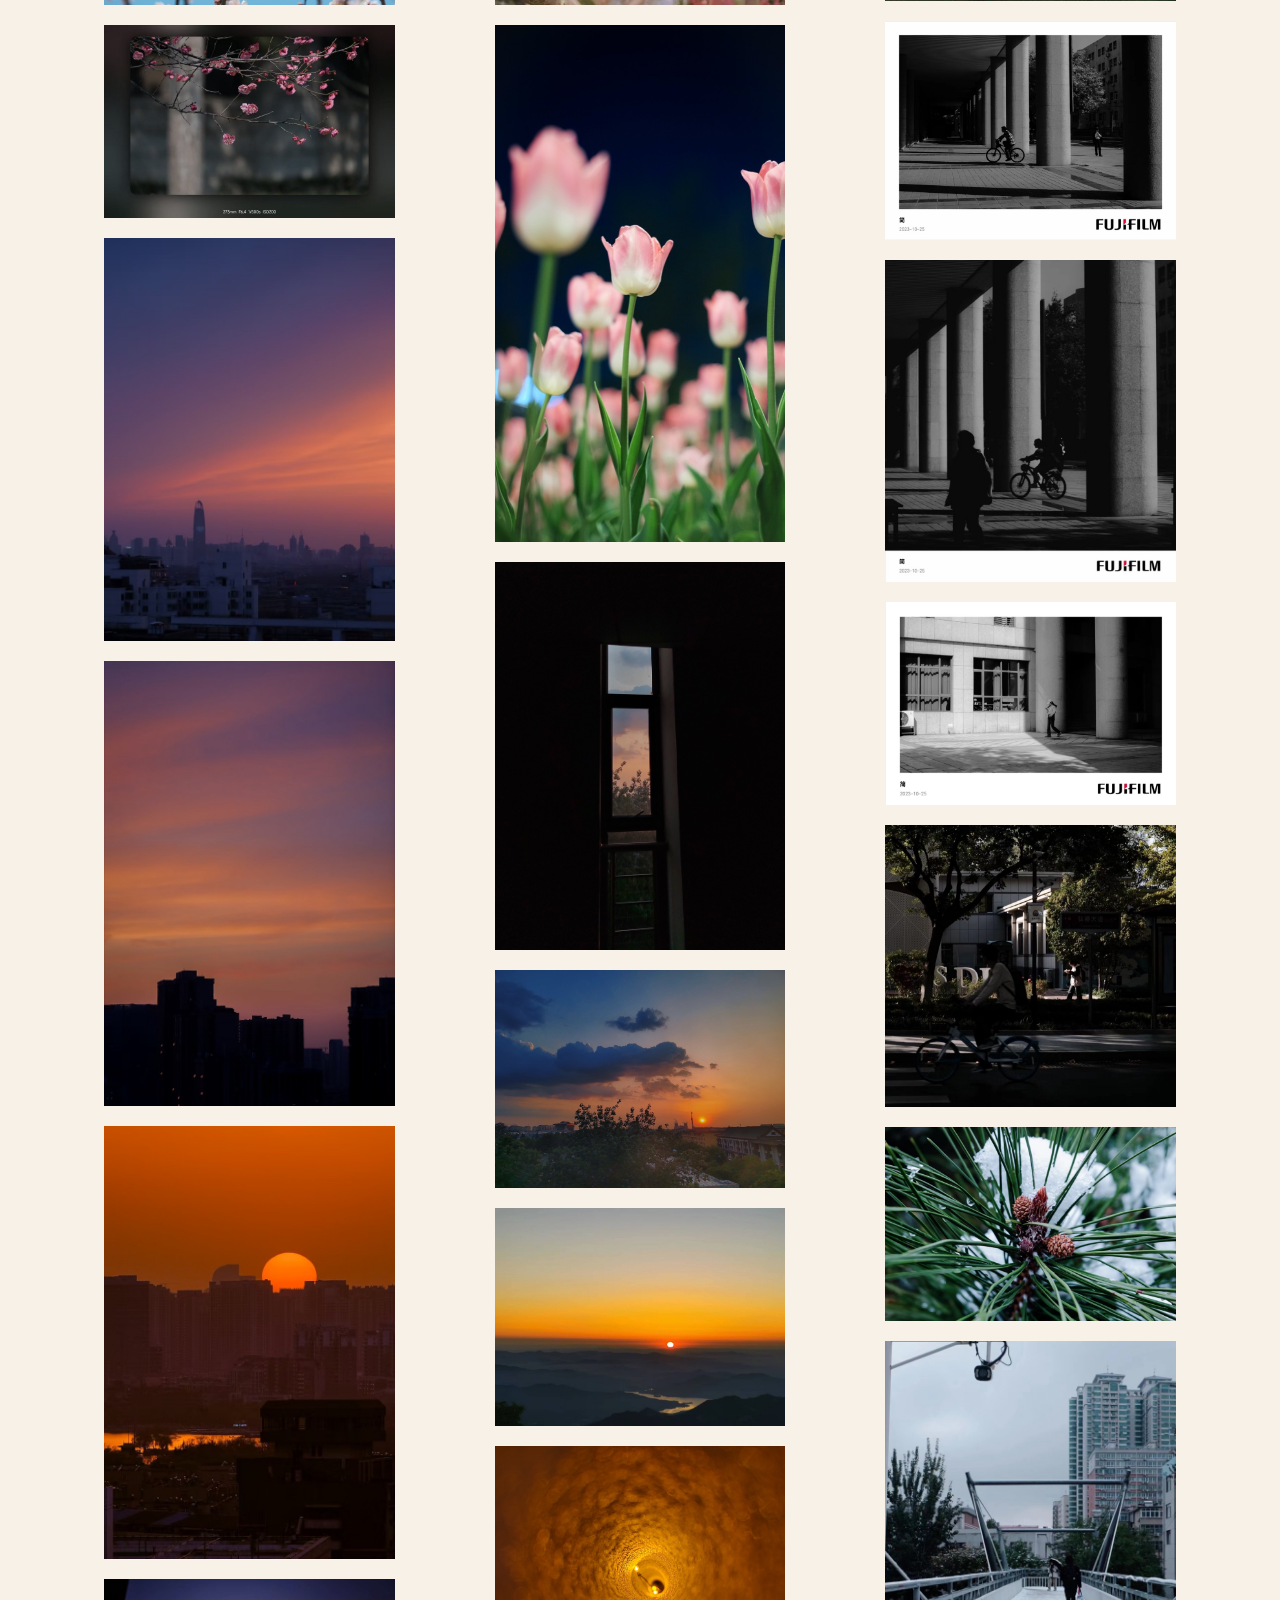
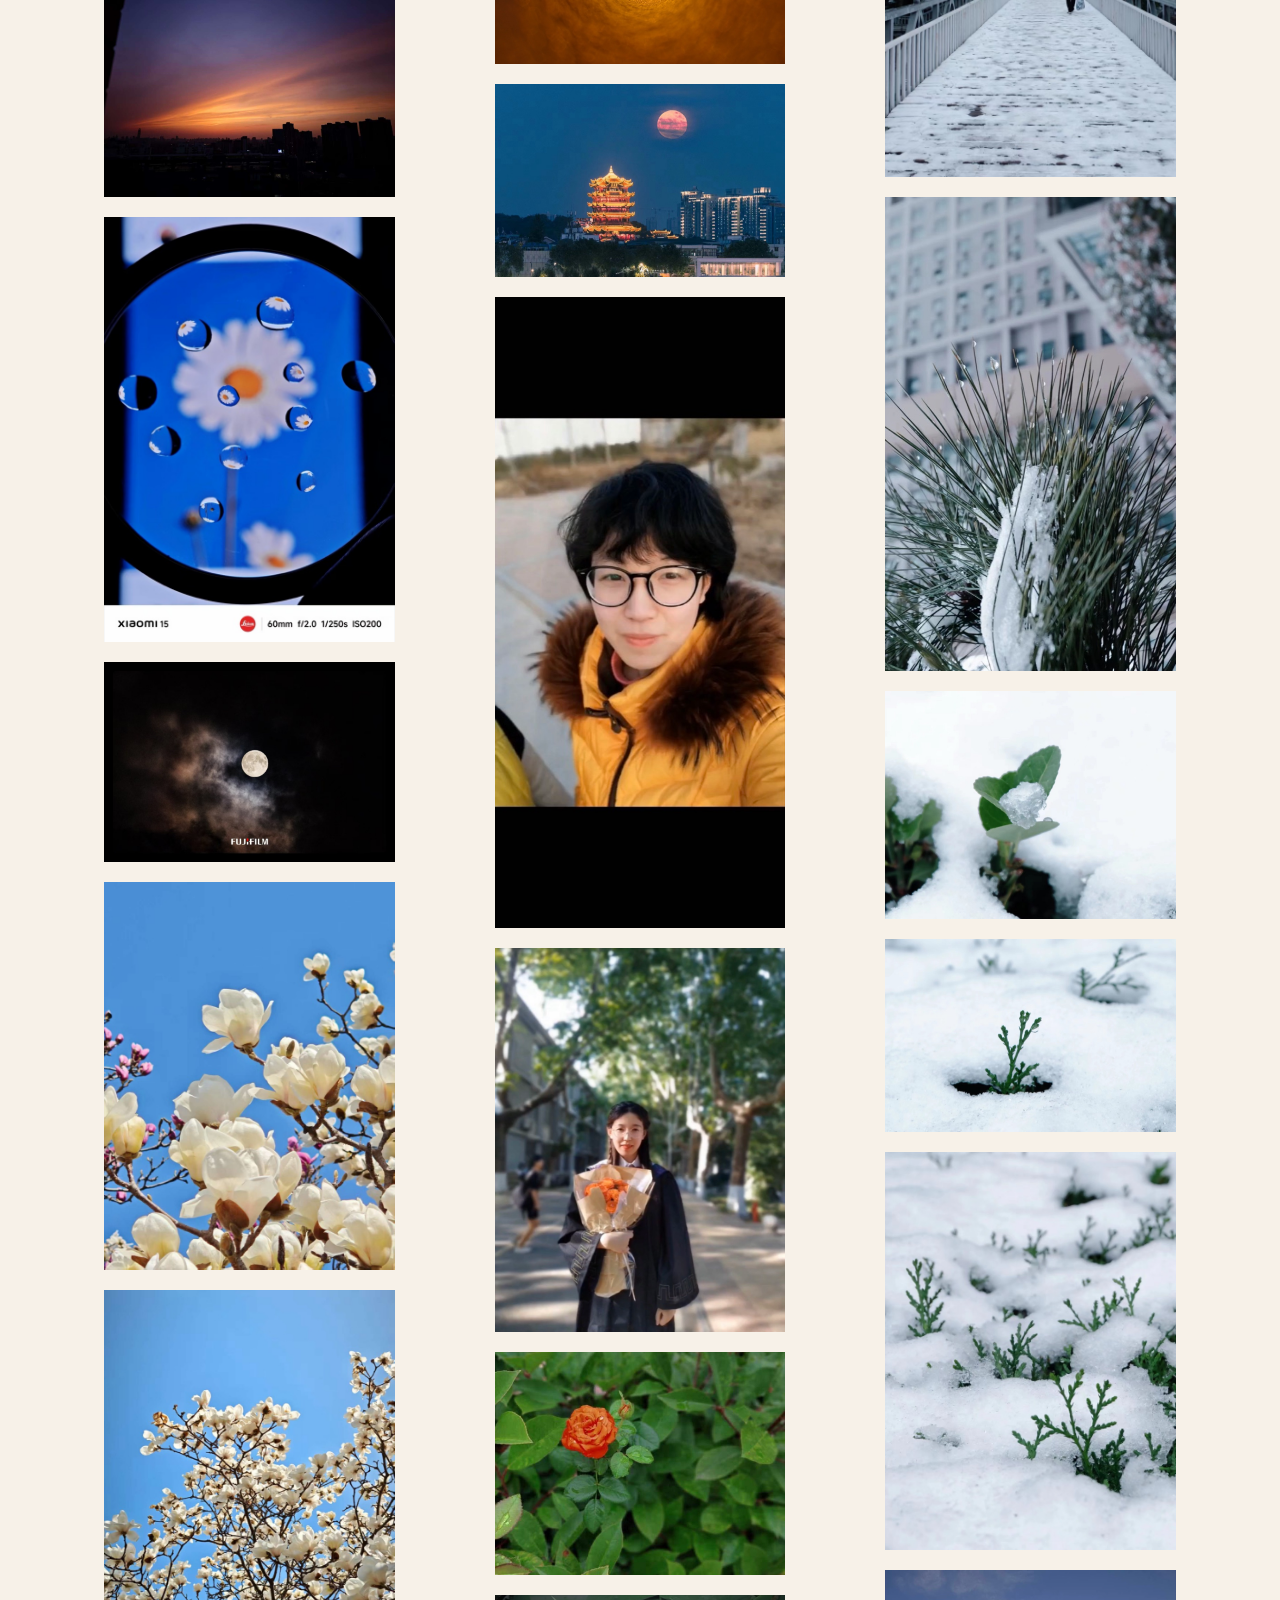
==== commit 19cef147: "首页诗句加上「友谊地久天长」 Co-Authored-By: Claude Fable 5.1 <noreply@anthropic.com>" ====
--- a/index.html
+++ b/index.html
@@ -4,7 +4,7 @@
 <meta charset="UTF-8">
 <meta name="viewport" content="width=device-width, initial-scale=1.0">
 <title>Yue &amp; Sherry</title>
-<meta name="description" content="越越在济南，Sherry 在旧金山。我们在两个世界，看见不一样的风景，但爱与美在我们之间自在流动。">
+<meta name="description" content="越越在济南，Sherry 在旧金山。我们在两个世界，看见不一样的风景，但我们分享美好，爱与美在我们之间自在流动，友谊地久天长。">
 <link rel="preconnect" href="https://fonts.googleapis.com">
 <link href="https://fonts.googleapis.com/css2?family=Cormorant+Garamond:ital,wght@0,300;0,400;0,500;1,300;1,400&family=Noto+Serif+SC:wght@300;400;500&display=swap" rel="stylesheet">
 <link rel="stylesheet" href="css/style.css">
@@ -27,7 +27,7 @@
     <h1 class="hero-title">Yue <span class="amp">&amp;</span> Sherry</h1>
     <p class="hero-poem">
       我们在两个世界，看见不一样的风景。<br>
-      但我们分享美好，爱与美在我们之间自在流动。
+      但我们分享美好，爱与美在我们之间自在流动，友谊地久天长。
     </p>
 
     <div class="cities">
